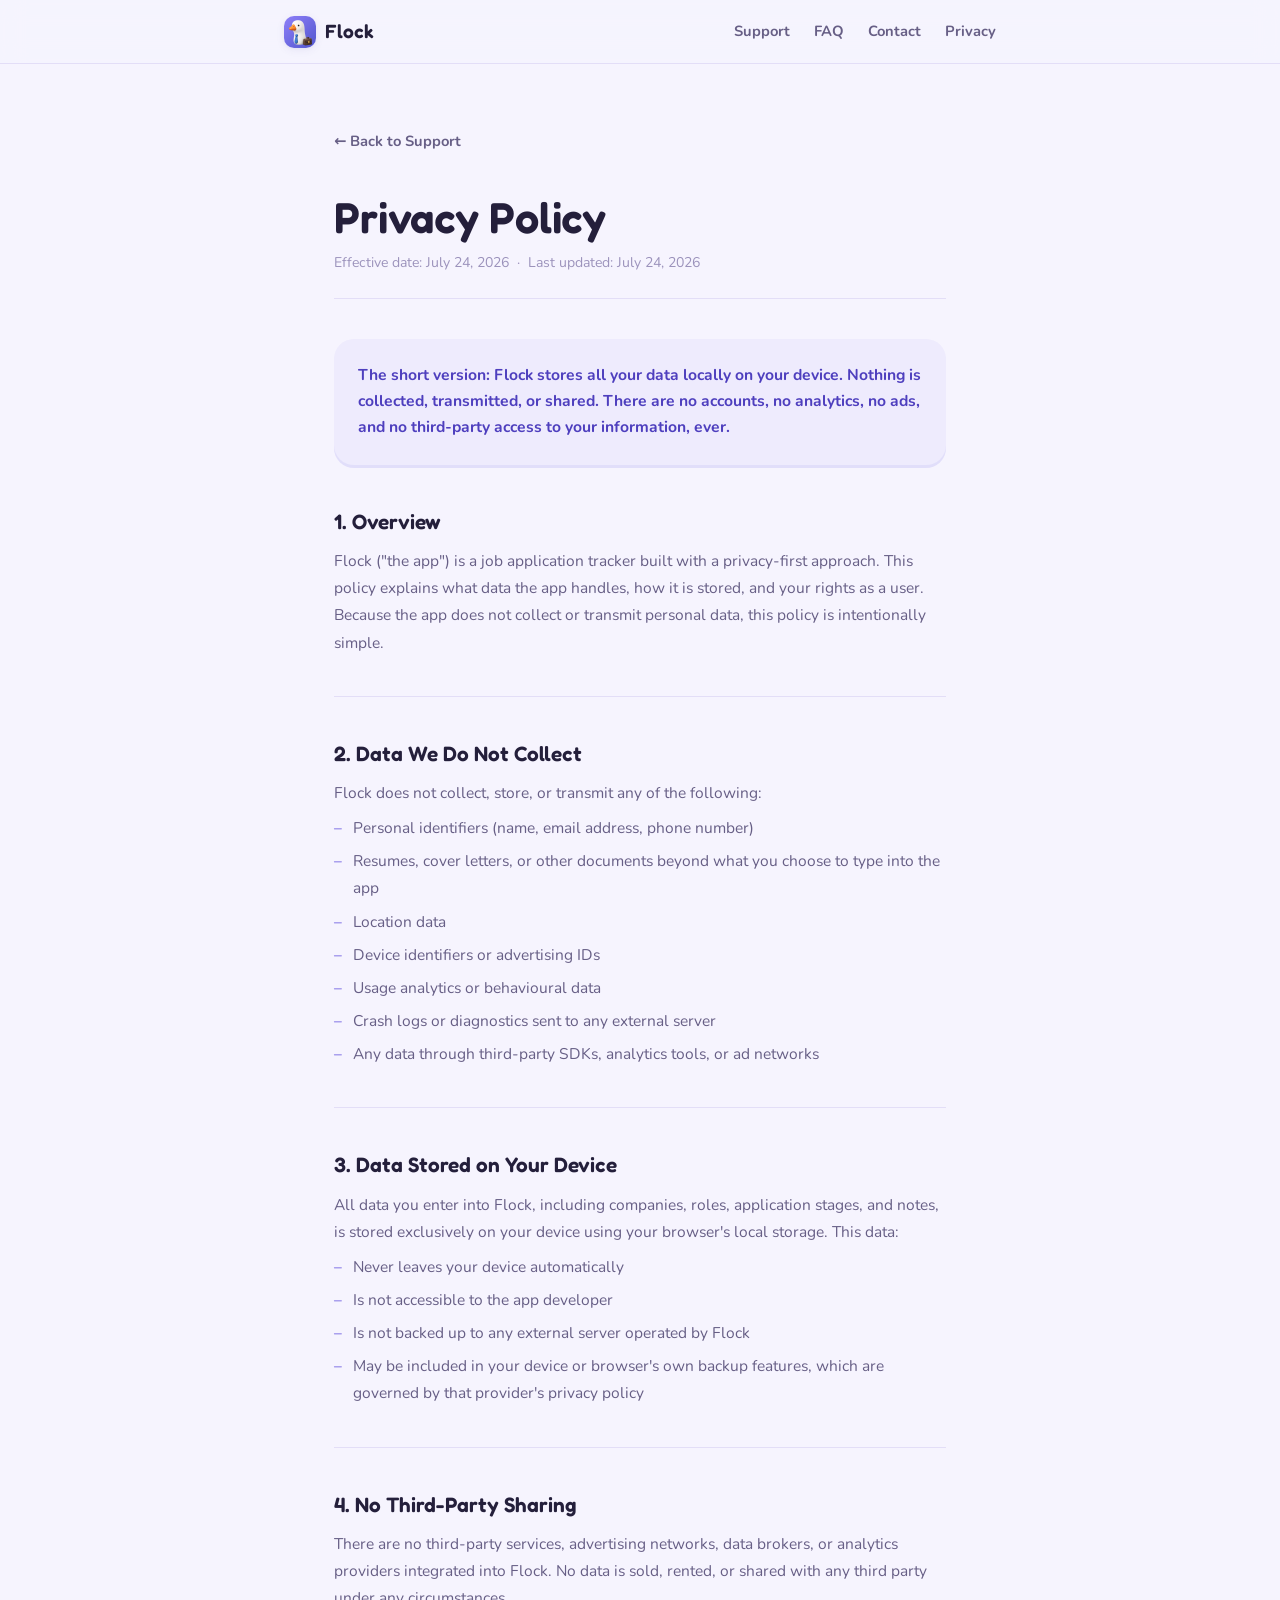
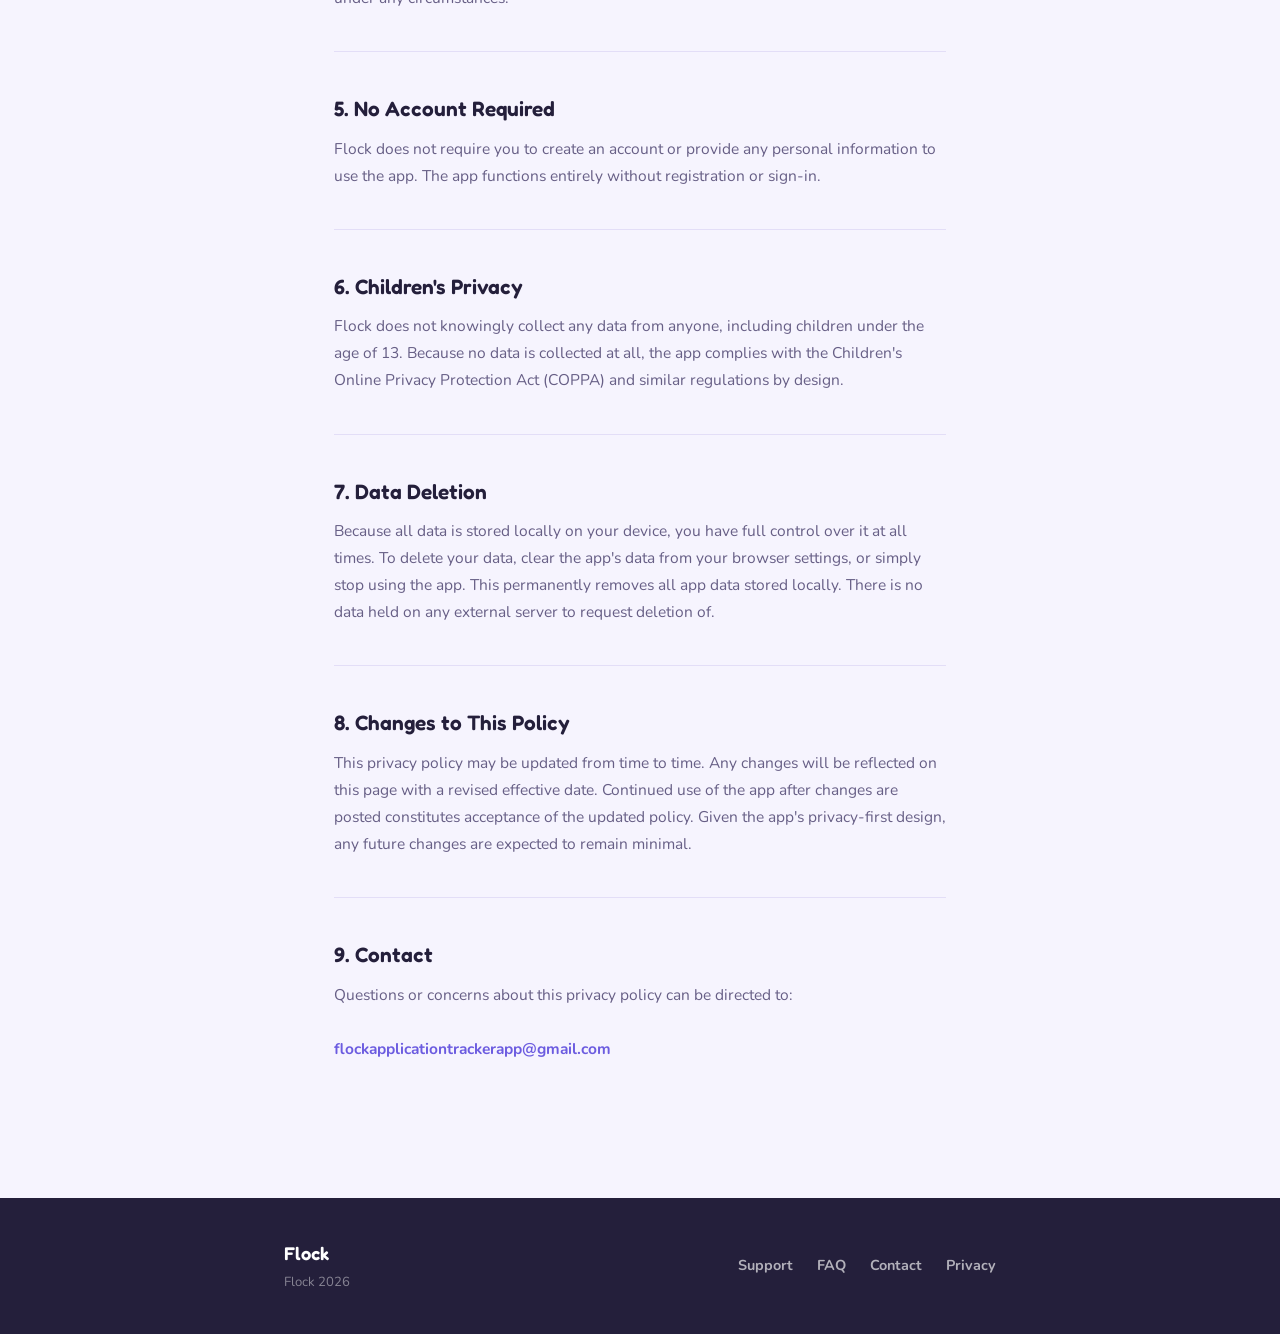
==== privacy.html @ 19fb3c2c "Add files via upload" ====
<!DOCTYPE html>
<html lang="en">
<head>
  <meta charset="UTF-8" />
  <meta name="viewport" content="width=device-width, initial-scale=1.0" />
  <title>Privacy Policy — Flock</title>
  <meta name="description" content="Privacy Policy for Flock — your job application data never leaves your device." />
  <link rel="icon" href="icon-512.png" type="image/png" />
  <link rel="stylesheet" href="styles.css" />
  <link rel="preconnect" href="https://fonts.googleapis.com" />
  <link rel="preconnect" href="https://fonts.gstatic.com" crossorigin />
  <link href="https://fonts.googleapis.com/css2?family=Fredoka:wght@400;500;600;700&family=Nunito:wght@400;600;700;800&display=swap" rel="stylesheet" />
  <style>
    /* Privacy page-specific styles */
    .privacy-page {
      padding: var(--space-xl) 0 var(--space-2xl);
    }

    .privacy-page .container {
      max-width: 660px;
    }

    .privacy-back {
      display: inline-flex;
      align-items: center;
      gap: 6px;
      font-family: var(--font-body);
      font-size: 0.92rem;
      font-weight: 700;
      color: var(--color-text-muted);
      text-decoration: none;
      margin-bottom: var(--space-lg);
      transition: color var(--transition);
    }

    .privacy-back:hover,
    .privacy-back:focus-visible {
      color: var(--color-accent);
      text-decoration: none;
    }

    .privacy-header {
      margin-bottom: var(--space-lg);
      padding-bottom: var(--space-md);
      border-bottom: 1px solid var(--color-border);
    }

    .privacy-header h1 {
      font-family: var(--font-heading);
      font-size: clamp(1.9rem, 4vw, 2.7rem);
      font-weight: 600;
      line-height: 1.15;
      margin-bottom: var(--space-xs);
    }

    .privacy-meta {
      font-family: var(--font-body);
      font-size: 0.88rem;
      color: var(--color-text-light);
    }

    .privacy-summary {
      background: var(--color-accent-soft);
      border-radius: var(--radius-md);
      padding: var(--space-md);
      margin-bottom: var(--space-lg);
      box-shadow: 0 3px 0 rgba(108,92,224,0.15);
    }

    .privacy-summary p {
      font-family: var(--font-body);
      font-size: 0.98rem;
      color: var(--color-accent-dark);
      line-height: 1.65;
      font-weight: 700;
    }

    .policy-section {
      margin-bottom: var(--space-lg);
    }

    .policy-section h2 {
      font-family: var(--font-heading);
      font-size: 1.3rem;
      font-weight: 600;
      color: var(--color-text);
      margin-bottom: var(--space-xs);
    }

    .policy-section p,
    .policy-section li {
      font-family: var(--font-body);
      font-size: 0.97rem;
      color: var(--color-text-muted);
      line-height: 1.75;
    }

    .policy-section ul {
      list-style: none;
      padding: 0;
      margin-top: var(--space-xs);
      display: flex;
      flex-direction: column;
      gap: 6px;
    }

    .policy-section ul li {
      padding-left: 1.2rem;
      position: relative;
    }

    .policy-section ul li::before {
      content: '–';
      position: absolute;
      left: 0;
      color: var(--color-accent);
    }

    .policy-section a {
      font-weight: 700;
    }

    .policy-divider {
      border: none;
      border-top: 1px solid var(--color-border);
      margin: var(--space-lg) 0;
    }
  </style>
</head>
<body>

  <!-- NAVIGATION -->
  <header class="site-header" role="banner">
    <nav class="nav container" aria-label="Main navigation">
      <a href="index.html" class="nav-logo">
        <img src="icon-512.png" alt="" class="nav-logo-icon" />
        Flock
      </a>
      <ul class="nav-links" id="nav-links" role="list">
        <li><a href="index.html#support">Support</a></li>
        <li><a href="index.html#faq">FAQ</a></li>
        <li><a href="index.html#contact">Contact</a></li>
        <li><a href="index.html#privacy">Privacy</a></li>
      </ul>
    </nav>
  </header>

  <main>
    <div class="privacy-page">
      <div class="container">

        <a href="index.html" class="privacy-back" aria-label="Back to support page">
          ← Back to Support
        </a>

        <div class="privacy-header">
          <h1>Privacy Policy</h1>
          <!-- ✏️ Update this date whenever you revise the policy -->
          <p class="privacy-meta">Effective date: July 24, 2026 &nbsp;·&nbsp; Last updated: July 24, 2026</p>
        </div>

        <!-- Plain-language summary at the top -->
        <div class="privacy-summary" role="note" aria-label="Privacy summary">
          <p>
            The short version: Flock stores all your data locally on your device.
            Nothing is collected, transmitted, or shared. There are no accounts, no analytics, no ads, and no third-party access to your information, ever.
          </p>
        </div>

        <!-- 1 -->
        <div class="policy-section">
          <h2>1. Overview</h2>
          <p>
            Flock ("the app") is a job application tracker built with a privacy-first approach.
            This policy explains what data the app handles, how it is stored, and your rights as a user.
            Because the app does not collect or transmit personal data, this policy is intentionally simple.
          </p>
        </div>

        <hr class="policy-divider" />

        <!-- 2 -->
        <div class="policy-section">
          <h2>2. Data We Do Not Collect</h2>
          <p>Flock does not collect, store, or transmit any of the following:</p>
          <ul>
            <li>Personal identifiers (name, email address, phone number)</li>
            <li>Resumes, cover letters, or other documents beyond what you choose to type into the app</li>
            <li>Location data</li>
            <li>Device identifiers or advertising IDs</li>
            <li>Usage analytics or behavioural data</li>
            <li>Crash logs or diagnostics sent to any external server</li>
            <li>Any data through third-party SDKs, analytics tools, or ad networks</li>
          </ul>
        </div>

        <hr class="policy-divider" />

        <!-- 3 -->
        <div class="policy-section">
          <h2>3. Data Stored on Your Device</h2>
          <p>
            All data you enter into Flock, including companies, roles, application stages, and notes, is stored exclusively on your device using your browser's local storage. This data:
          </p>
          <ul>
            <li>Never leaves your device automatically</li>
            <li>Is not accessible to the app developer</li>
            <li>Is not backed up to any external server operated by Flock</li>
            <li>May be included in your device or browser's own backup features, which are governed by that provider's privacy policy</li>
          </ul>
        </div>

        <hr class="policy-divider" />

        <!-- 4 -->
        <div class="policy-section">
          <h2>4. No Third-Party Sharing</h2>
          <p>
            There are no third-party services, advertising networks, data brokers, or analytics providers integrated into Flock. No data is sold, rented, or shared with any third party under any circumstances.
          </p>
        </div>

        <hr class="policy-divider" />

        <!-- 5 -->
        <div class="policy-section">
          <h2>5. No Account Required</h2>
          <p>
            Flock does not require you to create an account or provide any personal information to use the app. The app functions entirely without registration or sign-in.
          </p>
        </div>

        <hr class="policy-divider" />

        <!-- 6 -->
        <div class="policy-section">
          <h2>6. Children's Privacy</h2>
          <p>
            Flock does not knowingly collect any data from anyone, including children under the age of 13. Because no data is collected at all, the app complies with the Children's Online Privacy Protection Act (COPPA) and similar regulations by design.
          </p>
        </div>

        <hr class="policy-divider" />

        <!-- 7 -->
        <div class="policy-section">
          <h2>7. Data Deletion</h2>
          <p>
            Because all data is stored locally on your device, you have full control over it at all times. To delete your data, clear the app's data from your browser settings, or simply stop using the app. This permanently removes all app data stored locally. There is no data held on any external server to request deletion of.
          </p>
        </div>

        <hr class="policy-divider" />

        <!-- 8 -->
        <div class="policy-section">
          <h2>8. Changes to This Policy</h2>
          <p>
            This privacy policy may be updated from time to time. Any changes will be reflected on this page with a revised effective date. Continued use of the app after changes are posted constitutes acceptance of the updated policy. Given the app's privacy-first design, any future changes are expected to remain minimal.
          </p>
        </div>

        <hr class="policy-divider" />

        <!-- 9 -->
        <div class="policy-section">
          <h2>9. Contact</h2>
          <p>
            Questions or concerns about this privacy policy can be directed to:
            <br /><br />
            <a href="mailto:flockapplicationtrackerapp@gmail.com">flockapplicationtrackerapp@gmail.com</a>
          </p>
        </div>

      </div>
    </div>
  </main>

  <!-- FOOTER -->
  <footer class="footer" role="contentinfo">
    <div class="container footer-inner">
      <div class="footer-brand">
        <span class="footer-logo">Flock</span>
        <span class="footer-copy">Flock 2026</span>
      </div>
      <nav class="footer-nav" aria-label="Footer navigation">
        <a href="index.html#support">Support</a>
        <a href="index.html#faq">FAQ</a>
        <a href="index.html#contact">Contact</a>
        <a href="privacy.html">Privacy</a>
      </nav>
    </div>
  </footer>

</body>
</html>
---- styles.css ----
/* ==============================================
   FLOCK — Support Site Stylesheet
   Claymorphism design system, built off the app icon palette
   ✏️ To retheme: edit the CSS variables in :root
   ============================================== */

/* -----------------------------------------------
   CSS VARIABLES (Design Tokens)
----------------------------------------------- */
:root {
  /* Colors — pulled from the Flock app icon */
  --color-bg:            #F6F4FE;      /* soft lavender-white page background */
  --color-bg-alt:        #ECE8FC;      /* deeper lavender tint for alternating sections */
  --color-surface:       #FFFFFF;      /* card / component backgrounds */
  --color-border:        #E3DEF7;      /* subtle borders */

  --color-accent:        #6C5CE0;      /* indigo-violet — primary brand accent */
  --color-accent-light:  #8B7DF6;      /* lighter violet, top of gradients */
  --color-accent-dark:   #4E3FBE;      /* deep edge / hover / clay shadow */
  --color-accent-soft:   #EEEBFD;      /* very light tint for backgrounds */

  --color-secondary:       #FF9D3C;    /* beak orange — secondary accent */
  --color-secondary-dark:  #E07F1E;    /* clay edge for orange elements */
  --color-secondary-soft:  #FFF1E0;    /* light tint */

  --color-tie:            #2F6BAB;     /* tie blue — used sparingly for links/detail */

  --color-text:          #241F3B;      /* deep indigo-black body text */
  --color-text-muted:    #675F86;      /* secondary / descriptive text */
  --color-text-light:    #9C93BC;      /* placeholders, captions */

  /* Typography */
  --font-heading: 'Fredoka', 'Nunito', system-ui, sans-serif;   /* main font */
  --font-body:    'Nunito', system-ui, sans-serif;               /* accessorizing font */

  /* Spacing scale */
  --space-xs:  0.5rem;
  --space-sm:  1rem;
  --space-md:  1.5rem;
  --space-lg:  2.5rem;
  --space-xl:  4rem;
  --space-2xl: 6rem;

  /* Radii */
  --radius-sm: 12px;
  --radius-md: 20px;
  --radius-lg: 28px;
  --radius-pill: 999px;

  /* Shadows */
  --shadow-sm: 0 2px 8px rgba(76, 63, 158, 0.08), 0 1px 3px rgba(76, 63, 158, 0.06);
  --shadow-md: 0 10px 24px rgba(76, 63, 158, 0.12), 0 2px 8px rgba(76, 63, 158, 0.08);

  /* Transitions */
  --transition: 0.18s ease;

  /* Layout */
  --max-width: 760px;
  --header-height: 64px;
}

/* -----------------------------------------------
   RESET & BASE
----------------------------------------------- */
*, *::before, *::after {
  box-sizing: border-box;
  margin: 0;
  padding: 0;
}

html {
  scroll-behavior: smooth;
  scroll-padding-top: calc(var(--header-height) + 16px);
  font-size: 16px;
  -webkit-text-size-adjust: 100%;
}

body {
  font-family: var(--font-body);
  background-color: var(--color-bg);
  color: var(--color-text);
  line-height: 1.65;
  min-height: 100vh;
}

img {
  max-width: 100%;
  display: block;
}

a {
  color: var(--color-accent);
  text-decoration: none;
}

a:hover,
a:focus-visible {
  color: var(--color-accent-dark);
  text-decoration: underline;
}

/* Focus ring — accessible, not intrusive */
:focus-visible {
  outline: 2px solid var(--color-accent);
  outline-offset: 3px;
  border-radius: 4px;
}

/* -----------------------------------------------
   LAYOUT UTILITIES
----------------------------------------------- */
.container {
  width: 100%;
  max-width: var(--max-width);
  margin-left: auto;
  margin-right: auto;
  padding-left: var(--space-md);
  padding-right: var(--space-md);
}

/* -----------------------------------------------
   HEADER / NAV
----------------------------------------------- */
.site-header {
  position: sticky;
  top: 0;
  z-index: 100;
  background: rgba(246, 244, 254, 0.9);
  backdrop-filter: blur(12px);
  -webkit-backdrop-filter: blur(12px);
  border-bottom: 1px solid var(--color-border);
  height: var(--header-height);
  display: flex;
  align-items: center;
}

.nav {
  display: flex;
  align-items: center;
  justify-content: space-between;
  gap: var(--space-md);
  height: 100%;
}

.nav-logo {
  display: inline-flex;
  align-items: center;
  gap: 0.55rem;
  font-family: var(--font-heading);
  font-size: 1.2rem;
  font-weight: 600;
  color: var(--color-text);
  text-decoration: none;
  white-space: nowrap;
  flex-shrink: 0;
}

.nav-logo-icon {
  width: 32px;
  height: 32px;
  border-radius: 10px;
  box-shadow: var(--shadow-sm);
}

.nav-logo:hover,
.nav-logo:focus-visible {
  color: var(--color-accent);
  text-decoration: none;
}

.nav-links {
  list-style: none;
  display: flex;
  align-items: center;
  gap: var(--space-md);
}

.nav-links a {
  font-family: var(--font-body);
  font-size: 0.92rem;
  font-weight: 700;
  color: var(--color-text-muted);
  text-decoration: none;
  transition: color var(--transition);
}

.nav-links a:hover,
.nav-links a:focus-visible {
  color: var(--color-accent);
  text-decoration: none;
}

/* Hamburger — hidden on desktop */
.nav-toggle {
  display: none;
  flex-direction: column;
  justify-content: center;
  gap: 5px;
  background: none;
  border: none;
  cursor: pointer;
  padding: 4px;
  width: 32px;
  height: 32px;
}

.nav-toggle span {
  display: block;
  width: 22px;
  height: 2.5px;
  background: var(--color-text);
  border-radius: 2px;
  transition: transform var(--transition), opacity var(--transition);
}

/* Hamburger open state */
.nav-toggle[aria-expanded="true"] span:nth-child(1) {
  transform: translateY(7px) rotate(45deg);
}
.nav-toggle[aria-expanded="true"] span:nth-child(2) {
  opacity: 0;
}
.nav-toggle[aria-expanded="true"] span:nth-child(3) {
  transform: translateY(-7px) rotate(-45deg);
}

/* -----------------------------------------------
   BUTTONS — claymorphism (chunky, puffy, 3D edge)
----------------------------------------------- */
.btn {
  display: inline-flex;
  align-items: center;
  justify-content: center;
  gap: 0.4rem;
  font-family: var(--font-heading);
  font-size: 1rem;
  font-weight: 600;
  border-radius: var(--radius-md);
  padding: 0.85rem 1.75rem;
  cursor: pointer;
  border: none;
  transition: transform 0.12s ease, box-shadow 0.12s ease, background 0.12s ease;
  text-decoration: none;
  white-space: nowrap;
  -webkit-tap-highlight-color: transparent;
}

.btn-primary {
  background: linear-gradient(180deg, var(--color-accent-light) 0%, var(--color-accent) 100%);
  color: #fff;
  box-shadow:
    0 6px 0 var(--color-accent-dark),
    0 12px 20px rgba(108, 92, 224, 0.35),
    inset 0 1px 0 rgba(255, 255, 255, 0.35);
}

.btn-primary:hover,
.btn-primary:focus-visible {
  transform: translateY(-2px);
  color: #fff;
  text-decoration: none;
  box-shadow:
    0 8px 0 var(--color-accent-dark),
    0 16px 24px rgba(108, 92, 224, 0.4),
    inset 0 1px 0 rgba(255, 255, 255, 0.4);
}

.btn-primary:active {
  transform: translateY(4px);
  box-shadow:
    0 2px 0 var(--color-accent-dark),
    0 4px 10px rgba(108, 92, 224, 0.3),
    inset 0 1px 0 rgba(255, 255, 255, 0.3);
}

.btn-secondary {
  background: var(--color-surface);
  color: var(--color-accent-dark);
  box-shadow:
    0 6px 0 var(--color-border),
    0 10px 18px rgba(76, 63, 158, 0.1),
    inset 0 1px 0 rgba(255, 255, 255, 0.6);
}

.btn-secondary:hover,
.btn-secondary:focus-visible {
  transform: translateY(-2px);
  color: var(--color-accent-dark);
  text-decoration: none;
  background: var(--color-accent-soft);
  box-shadow:
    0 8px 0 var(--color-border),
    0 14px 20px rgba(76, 63, 158, 0.12),
    inset 0 1px 0 rgba(255, 255, 255, 0.7);
}

.btn-secondary:active {
  transform: translateY(4px);
  box-shadow:
    0 2px 0 var(--color-border),
    0 4px 8px rgba(76, 63, 158, 0.1),
    inset 0 1px 0 rgba(255, 255, 255, 0.5);
}

/* -----------------------------------------------
   SECTIONS
----------------------------------------------- */
.section {
  padding: var(--space-xl) 0;
}

.section-alt {
  background-color: var(--color-bg-alt);
}

.section-header {
  text-align: center;
  margin-bottom: var(--space-lg);
}

.section-header h2 {
  font-family: var(--font-heading);
  font-size: 2.1rem;
  font-weight: 600;
  color: var(--color-text);
  margin-bottom: var(--space-xs);
  line-height: 1.2;
}

.section-subtext {
  font-family: var(--font-body);
  color: var(--color-text-muted);
  font-size: 1rem;
  max-width: 520px;
  margin: 0 auto;
}

/* -----------------------------------------------
   HERO
----------------------------------------------- */
.hero {
  position: relative;
  padding: var(--space-2xl) 0 var(--space-xl);
  text-align: center;
  overflow: hidden;
}

/* Soft gradient glow behind the mascot, echoing the icon's own backdrop */
.hero::before {
  content: '';
  position: absolute;
  top: -120px;
  left: 50%;
  transform: translateX(-50%);
  width: 520px;
  height: 520px;
  background: radial-gradient(circle, rgba(139, 125, 246, 0.35) 0%, rgba(139, 125, 246, 0) 70%);
  pointer-events: none;
  z-index: 0;
}

.hero-inner {
  position: relative;
  z-index: 1;
  display: flex;
  flex-direction: column;
  align-items: center;
  gap: var(--space-sm);
}

.hero-icon-wrap {
  width: 132px;
  height: 132px;
  border-radius: 32px;
  background: linear-gradient(160deg, var(--color-accent-light), var(--color-accent));
  padding: 8px;
  box-shadow:
    0 10px 0 var(--color-accent-dark),
    0 20px 32px rgba(108, 92, 224, 0.32);
  margin-bottom: var(--space-xs);
}

.hero-icon {
  width: 100%;
  height: 100%;
  border-radius: 24px;
}

.hero-badge {
  display: inline-block;
  font-family: var(--font-body);
  font-size: 0.78rem;
  font-weight: 800;
  letter-spacing: 0.06em;
  text-transform: uppercase;
  color: var(--color-secondary-dark);
  background: var(--color-secondary-soft);
  border: 1px solid rgba(224, 127, 30, 0.25);
  border-radius: var(--radius-pill);
  padding: 0.35rem 0.95rem;
}

.hero h1 {
  font-family: var(--font-heading);
  font-size: clamp(2.6rem, 7vw, 3.8rem);
  font-weight: 600;
  line-height: 1.05;
  color: var(--color-text);
  letter-spacing: -0.01em;
}

.hero-description {
  font-family: var(--font-body);
  font-size: 1.1rem;
  color: var(--color-text-muted);
  max-width: 480px;
  line-height: 1.7;
  margin-top: var(--space-xs);
}

.hero-cta {
  display: flex;
  gap: var(--space-sm);
  flex-wrap: wrap;
  justify-content: center;
  margin-top: var(--space-md);
}

/* -----------------------------------------------
   SUPPORT CARDS
----------------------------------------------- */
.cards-grid {
  display: grid;
  grid-template-columns: repeat(auto-fit, minmax(260px, 1fr));
  gap: var(--space-md);
}

.support-card {
  display: flex;
  flex-direction: column;
  align-items: flex-start;
  gap: var(--space-xs);
  background: var(--color-surface);
  border: none;
  border-radius: var(--radius-lg);
  padding: var(--space-lg) var(--space-md);
  text-decoration: none;
  color: var(--color-text);
  box-shadow:
    0 6px 0 var(--color-border),
    var(--shadow-sm);
  transition: box-shadow var(--transition), transform var(--transition);
}

.support-card:hover,
.support-card:focus-visible {
  box-shadow:
    0 8px 0 var(--color-border),
    var(--shadow-md);
  transform: translateY(-3px);
  text-decoration: none;
  color: var(--color-text);
}

.card-icon {
  display: flex;
  align-items: center;
  justify-content: center;
  width: 52px;
  height: 52px;
  border-radius: var(--radius-sm);
  font-size: 1.5rem;
  line-height: 1;
  margin-bottom: var(--space-xs);
  background: linear-gradient(160deg, var(--color-accent-light), var(--color-accent));
  box-shadow: inset 0 1px 0 rgba(255,255,255,0.35), 0 4px 10px rgba(108,92,224,0.3);
}

.card-icon.icon-orange {
  background: linear-gradient(160deg, #FFB25E, var(--color-secondary));
  box-shadow: inset 0 1px 0 rgba(255,255,255,0.35), 0 4px 10px rgba(224,127,30,0.3);
}

.support-card h3 {
  font-family: var(--font-heading);
  font-size: 1.3rem;
  font-weight: 600;
}

.support-card p {
  font-family: var(--font-body);
  font-size: 0.95rem;
  color: var(--color-text-muted);
  flex: 1;
}

.card-link {
  font-family: var(--font-body);
  font-size: 0.92rem;
  font-weight: 800;
  color: var(--color-accent);
  margin-top: var(--space-xs);
}

/* -----------------------------------------------
   FAQ ACCORDION
----------------------------------------------- */
.faq-list {
  display: flex;
  flex-direction: column;
  gap: var(--space-sm);
}

.faq-item {
  background: var(--color-surface);
  border-radius: var(--radius-md);
  box-shadow:
    0 4px 0 var(--color-border),
    var(--shadow-sm);
  overflow: hidden;
}

.faq-question {
  width: 100%;
  display: flex;
  align-items: center;
  justify-content: space-between;
  gap: var(--space-sm);
  background: none;
  border: none;
  cursor: pointer;
  padding: var(--space-md);
  font-family: var(--font-body);
  font-size: 1rem;
  font-weight: 700;
  color: var(--color-text);
  text-align: left;
  transition: background var(--transition), color var(--transition);
}

.faq-question:hover,
.faq-question:focus-visible {
  background: var(--color-accent-soft);
  color: var(--color-accent-dark);
}

.faq-icon {
  width: 26px;
  height: 26px;
  flex-shrink: 0;
  position: relative;
  border-radius: 50%;
  background: linear-gradient(160deg, var(--color-accent-light), var(--color-accent));
  box-shadow: inset 0 1px 0 rgba(255,255,255,0.35);
}

/* Plus / minus icon via pseudo-elements */
.faq-icon::before,
.faq-icon::after {
  content: '';
  position: absolute;
  top: 50%;
  left: 50%;
  background: #fff;
  border-radius: 2px;
  transition: transform var(--transition), opacity var(--transition);
}

.faq-icon::before {
  width: 12px;
  height: 2px;
  transform: translate(-50%, -50%);
}

.faq-icon::after {
  width: 2px;
  height: 12px;
  transform: translate(-50%, -50%);
}

/* When expanded, hide the vertical bar (turning + into −) */
.faq-question[aria-expanded="true"] .faq-icon::after {
  opacity: 0;
  transform: translate(-50%, -50%) rotate(90deg);
}

.faq-question[aria-expanded="true"] {
  color: var(--color-accent-dark);
  background: var(--color-accent-soft);
}

.faq-answer {
  padding: 0 var(--space-md) var(--space-md);
  font-family: var(--font-body);
  font-size: 0.96rem;
  color: var(--color-text-muted);
  line-height: 1.75;
  animation: fadeIn 0.18s ease;
}

.faq-answer a {
  font-weight: 700;
}

@keyframes fadeIn {
  from { opacity: 0; transform: translateY(-4px); }
  to   { opacity: 1; transform: translateY(0); }
}

/* -----------------------------------------------
   CONTACT
----------------------------------------------- */
.contact-card {
  display: flex;
  align-items: center;
  gap: var(--space-md);
  background: var(--color-surface);
  border-radius: var(--radius-lg);
  padding: var(--space-lg) var(--space-md);
  box-shadow:
    0 6px 0 var(--color-border),
    var(--shadow-sm);
  max-width: 480px;
  margin: 0 auto;
}

.contact-icon {
  display: flex;
  align-items: center;
  justify-content: center;
  width: 56px;
  height: 56px;
  border-radius: var(--radius-sm);
  font-size: 1.7rem;
  flex-shrink: 0;
  background: linear-gradient(160deg, var(--color-accent-light), var(--color-accent));
  box-shadow: inset 0 1px 0 rgba(255,255,255,0.35), 0 4px 10px rgba(108,92,224,0.3);
}

.contact-body {
  display: flex;
  flex-direction: column;
  gap: 4px;
}

.contact-label {
  font-family: var(--font-body);
  font-size: 0.8rem;
  font-weight: 800;
  letter-spacing: 0.06em;
  text-transform: uppercase;
  color: var(--color-text-light);
}

.contact-email {
  font-family: var(--font-heading);
  font-size: 1.1rem;
  font-weight: 600;
  color: var(--color-accent);
}

.contact-email:hover,
.contact-email:focus-visible {
  color: var(--color-accent-dark);
}

/* -----------------------------------------------
   PRIVACY
----------------------------------------------- */
.privacy-card {
  display: flex;
  align-items: center;
  justify-content: center;
  gap: var(--space-md);
  flex-wrap: wrap;
}

.privacy-emoji {
  font-size: 1.8rem;
}

/* -----------------------------------------------
   FOOTER
----------------------------------------------- */
.footer {
  background: var(--color-text);
  color: rgba(255,255,255,0.72);
  padding: var(--space-lg) 0;
  margin-top: 0;
}

.footer-inner {
  display: flex;
  align-items: center;
  justify-content: space-between;
  gap: var(--space-md);
  flex-wrap: wrap;
}

.footer-brand {
  display: flex;
  flex-direction: column;
  gap: 4px;
}

.footer-logo {
  font-family: var(--font-heading);
  font-size: 1.15rem;
  font-weight: 600;
  color: #fff;
}

.footer-copy {
  font-family: var(--font-body);
  font-size: 0.82rem;
  color: rgba(255,255,255,0.45);
}

.footer-nav {
  display: flex;
  gap: var(--space-md);
  flex-wrap: wrap;
}

.footer-nav a {
  font-family: var(--font-body);
  font-size: 0.9rem;
  font-weight: 700;
  color: rgba(255,255,255,0.65);
  text-decoration: none;
  transition: color var(--transition);
}

.footer-nav a:hover,
.footer-nav a:focus-visible {
  color: #fff;
  text-decoration: none;
}

/* -----------------------------------------------
   RESPONSIVE — MOBILE
----------------------------------------------- */
@media (max-width: 640px) {

  :root {
    --space-xl: 3rem;
    --space-2xl: 3.25rem;
  }

  /* Mobile nav */
  .nav-toggle {
    display: flex;
  }

  .nav-links {
    display: none;
    position: absolute;
    top: var(--header-height);
    left: 0;
    right: 0;
    flex-direction: column;
    align-items: stretch;
    gap: 0;
    background: var(--color-surface);
    border-bottom: 1px solid var(--color-border);
    box-shadow: 0 8px 24px rgba(76, 63, 158, 0.12);
    padding: var(--space-xs) 0;
  }

  .nav-links.is-open {
    display: flex;
  }

  .nav-links li {
    width: 100%;
  }

  .nav-links a {
    display: block;
    padding: 0.85rem var(--space-md);
    font-size: 1rem;
    border-bottom: 1px solid var(--color-border);
  }

  .nav-links li:last-child a {
    border-bottom: none;
  }

  .hero h1 {
    font-size: 2.4rem;
  }

  .section-header h2 {
    font-size: 1.7rem;
  }

  .cards-grid {
    grid-template-columns: 1fr;
  }

  .contact-card {
    flex-direction: column;
    text-align: center;
    align-items: center;
  }

  .footer-inner {
    flex-direction: column;
    align-items: flex-start;
    gap: var(--space-md);
  }

  .footer-nav {
    gap: var(--space-sm);
  }
}
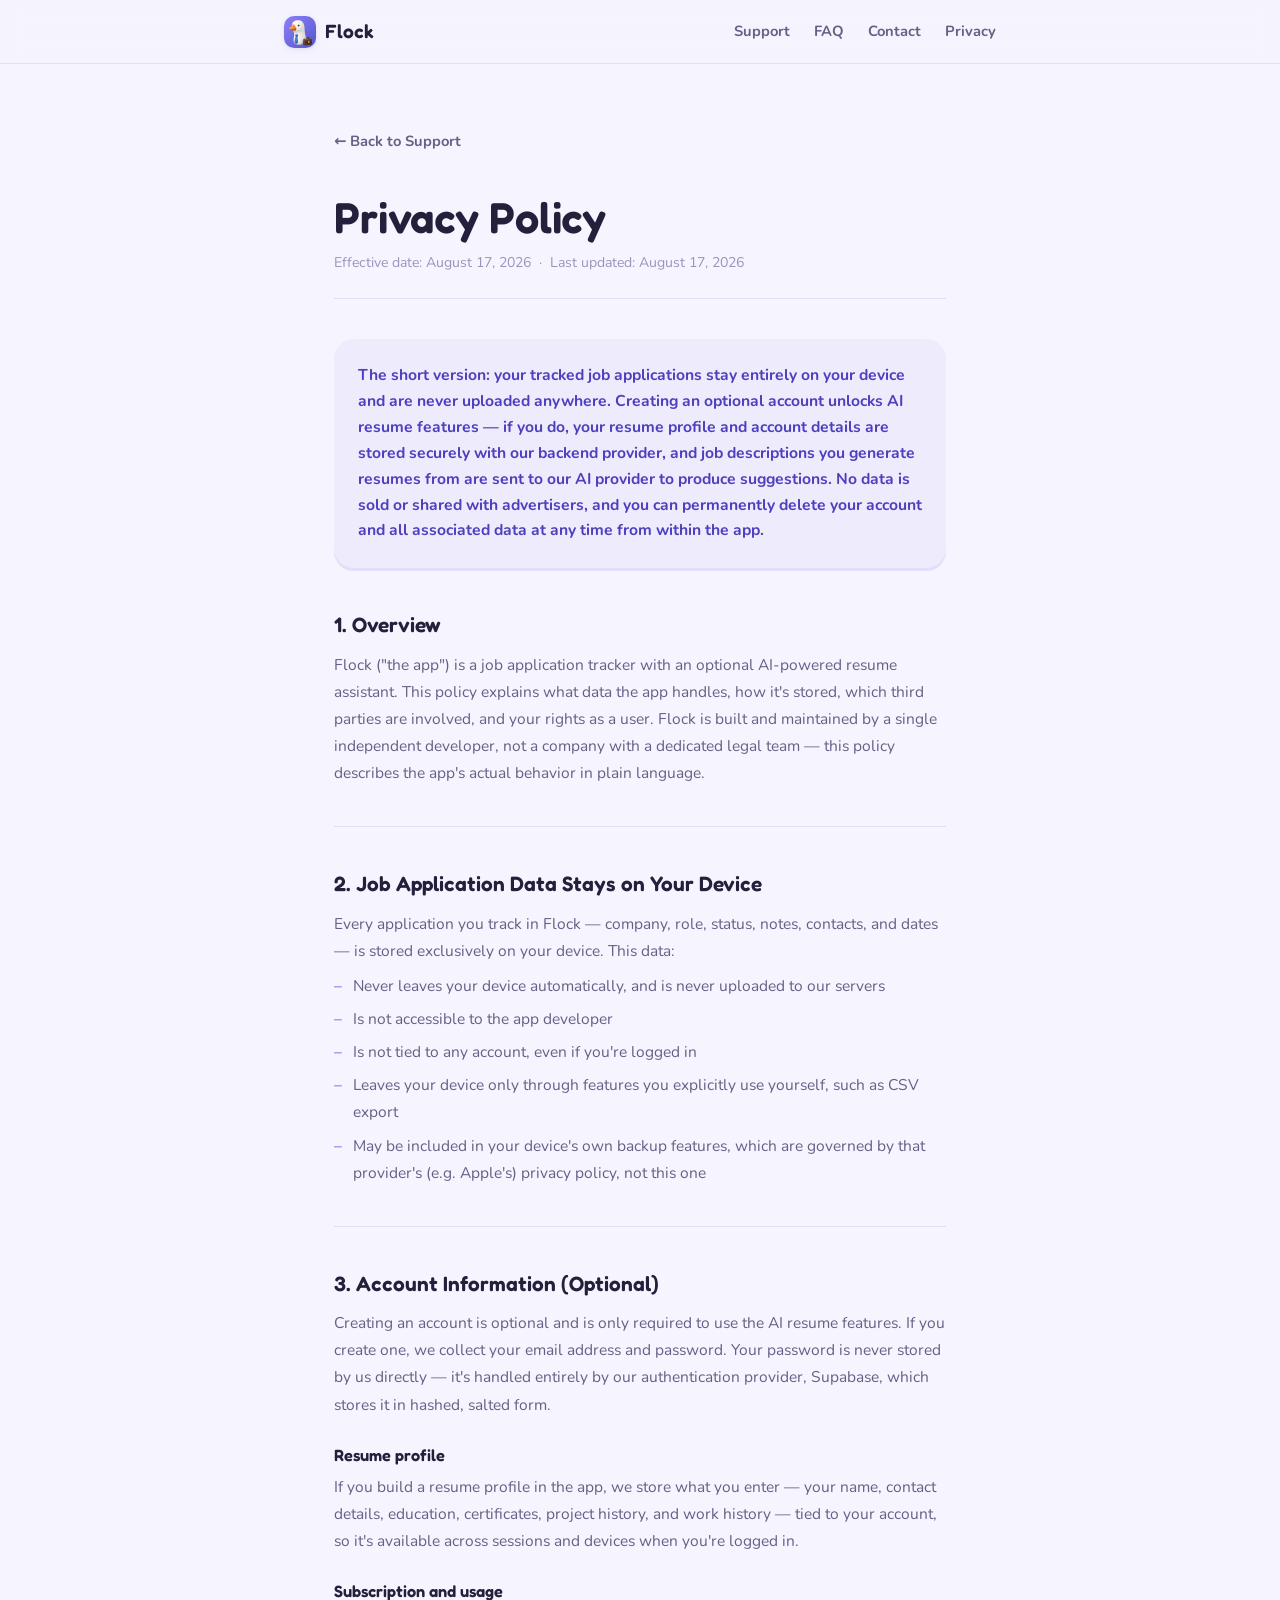
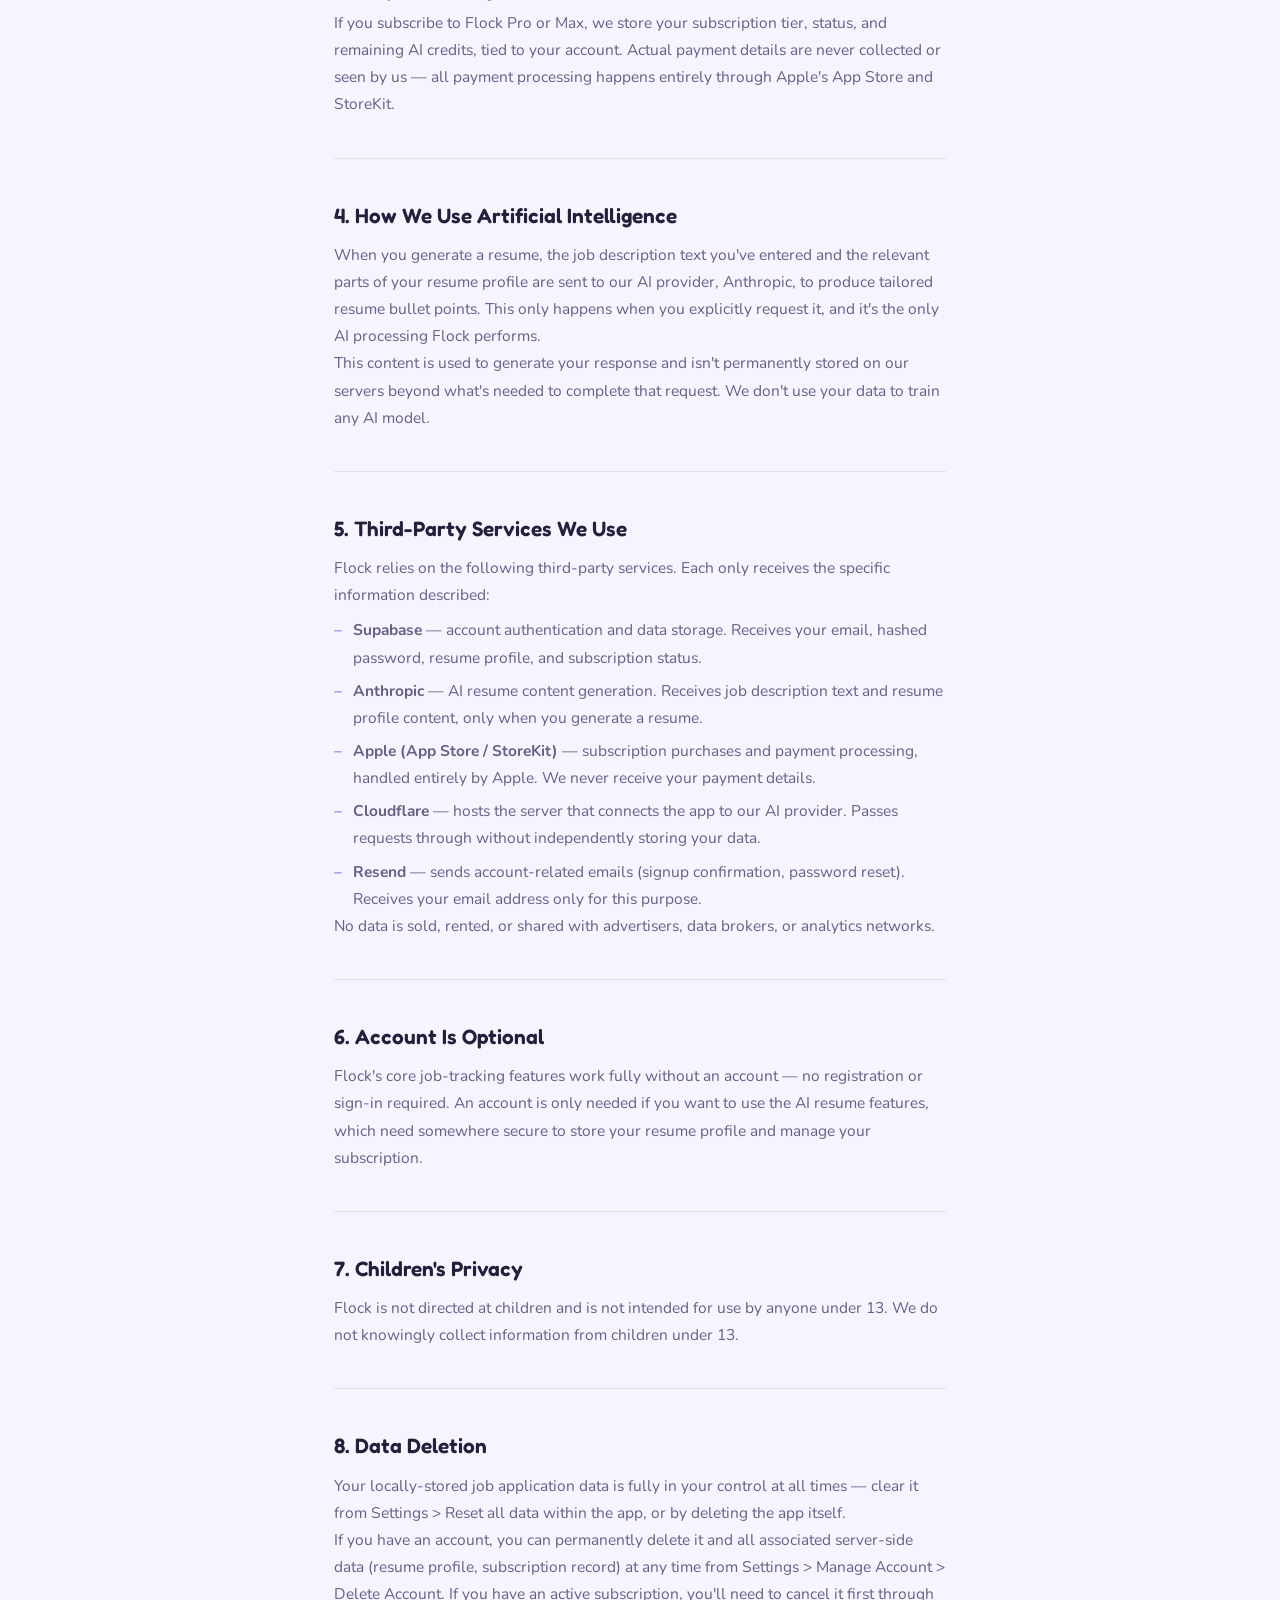
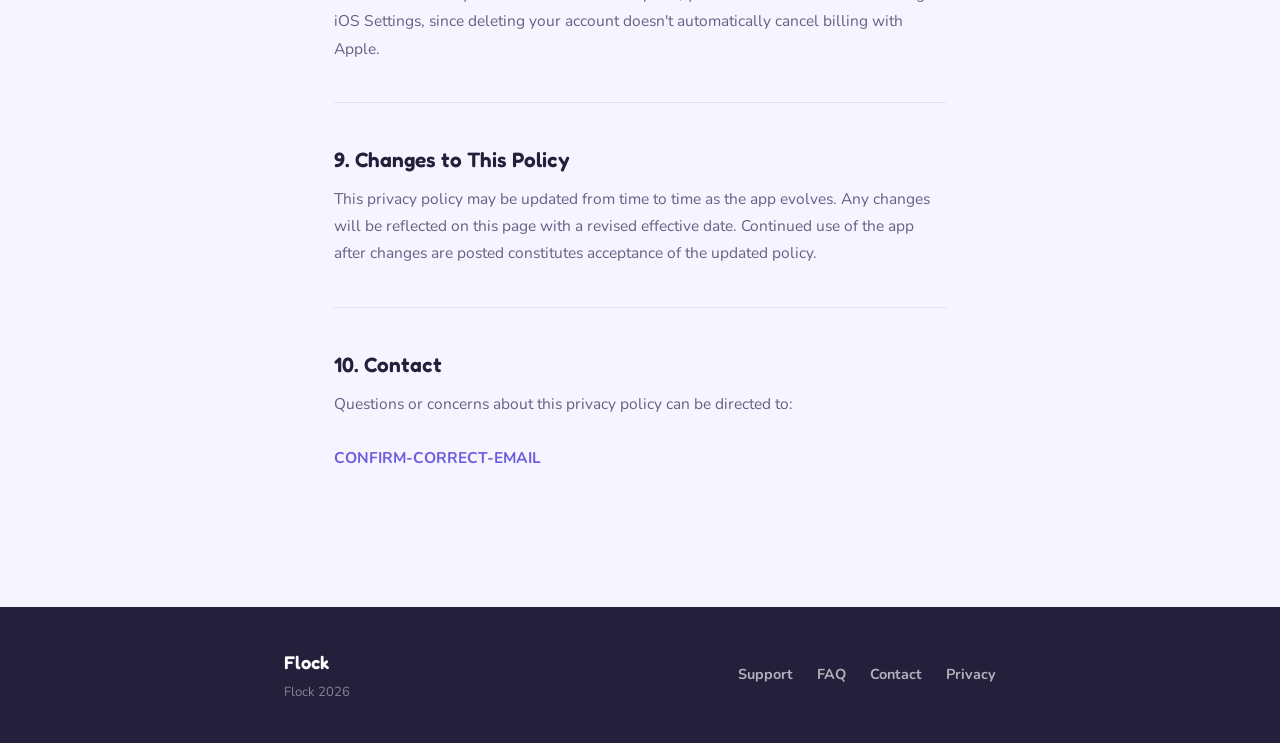
==== commit 4bd18b9c: "Revise privacy policy and update effective date Updated the privacy policy to reflect changes in dat" ====
--- a/privacy.html
+++ b/privacy.html
@@ -4,7 +4,7 @@
   <meta charset="UTF-8" />
   <meta name="viewport" content="width=device-width, initial-scale=1.0" />
   <title>Privacy Policy — Flock</title>
-  <meta name="description" content="Privacy Policy for Flock — your job application data never leaves your device." />
+  <meta name="description" content="Privacy Policy for Flock — what data is collected, how AI resume features work, and which third-party services are involved." />
   <link rel="icon" href="icon-512.png" type="image/png" />
   <link rel="stylesheet" href="styles.css" />
   <link rel="preconnect" href="https://fonts.googleapis.com" />
@@ -124,6 +124,18 @@
       border: none;
       border-top: 1px solid var(--color-border);
       margin: var(--space-lg) 0;
+    }
+
+    .policy-subsection {
+      margin-top: var(--space-md);
+    }
+
+    .policy-subsection h3 {
+      font-family: var(--font-heading);
+      font-size: 1.02rem;
+      font-weight: 600;
+      color: var(--color-text);
+      margin-bottom: 4px;
     }
   </style>
 </head>
@@ -156,14 +168,14 @@
         <div class="privacy-header">
           <h1>Privacy Policy</h1>
           <!-- ✏️ Update this date whenever you revise the policy -->
-          <p class="privacy-meta">Effective date: July 24, 2026 &nbsp;·&nbsp; Last updated: July 24, 2026</p>
+          <p class="privacy-meta">Effective date: August 17, 2026 &nbsp;·&nbsp; Last updated: August 17, 2026</p>
         </div>
 
         <!-- Plain-language summary at the top -->
         <div class="privacy-summary" role="note" aria-label="Privacy summary">
           <p>
-            The short version: Flock stores all your data locally on your device.
-            Nothing is collected, transmitted, or shared. There are no accounts, no analytics, no ads, and no third-party access to your information, ever.
+            The short version: your tracked job applications stay entirely on your device and are never uploaded anywhere.
+            Creating an optional account unlocks AI resume features — if you do, your resume profile and account details are stored securely with our backend provider, and job descriptions you generate resumes from are sent to our AI provider to produce suggestions. No data is sold or shared with advertisers, and you can permanently delete your account and all associated data at any time from within the app.
           </p>
         </div>
 
@@ -171,9 +183,7 @@
         <div class="policy-section">
           <h2>1. Overview</h2>
           <p>
-            Flock ("the app") is a job application tracker built with a privacy-first approach.
-            This policy explains what data the app handles, how it is stored, and your rights as a user.
-            Because the app does not collect or transmit personal data, this policy is intentionally simple.
+            Flock ("the app") is a job application tracker with an optional AI-powered resume assistant. This policy explains what data the app handles, how it's stored, which third parties are involved, and your rights as a user. Flock is built and maintained by a single independent developer, not a company with a dedicated legal team — this policy describes the app's actual behavior in plain language.
           </p>
         </div>
 
@@ -181,16 +191,16 @@
 
         <!-- 2 -->
         <div class="policy-section">
-          <h2>2. Data We Do Not Collect</h2>
-          <p>Flock does not collect, store, or transmit any of the following:</p>
+          <h2>2. Job Application Data Stays on Your Device</h2>
+          <p>
+            Every application you track in Flock — company, role, status, notes, contacts, and dates — is stored exclusively on your device. This data:
+          </p>
           <ul>
-            <li>Personal identifiers (name, email address, phone number)</li>
-            <li>Resumes, cover letters, or other documents beyond what you choose to type into the app</li>
-            <li>Location data</li>
-            <li>Device identifiers or advertising IDs</li>
-            <li>Usage analytics or behavioural data</li>
-            <li>Crash logs or diagnostics sent to any external server</li>
-            <li>Any data through third-party SDKs, analytics tools, or ad networks</li>
+            <li>Never leaves your device automatically, and is never uploaded to our servers</li>
+            <li>Is not accessible to the app developer</li>
+            <li>Is not tied to any account, even if you're logged in</li>
+            <li>Leaves your device only through features you explicitly use yourself, such as CSV export</li>
+            <li>May be included in your device's own backup features, which are governed by that provider's (e.g. Apple's) privacy policy, not this one</li>
           </ul>
         </div>
 
@@ -198,45 +208,56 @@
 
         <!-- 3 -->
         <div class="policy-section">
-          <h2>3. Data Stored on Your Device</h2>
-          <p>
-            All data you enter into Flock, including companies, roles, application stages, and notes, is stored exclusively on your device using your browser's local storage. This data:
-          </p>
+          <h2>3. Account Information (Optional)</h2>
+          <p>
+            Creating an account is optional and is only required to use the AI resume features. If you create one, we collect your email address and password. Your password is never stored by us directly — it's handled entirely by our authentication provider, Supabase, which stores it in hashed, salted form.
+          </p>
+          <div class="policy-subsection">
+            <h3>Resume profile</h3>
+            <p>If you build a resume profile in the app, we store what you enter — your name, contact details, education, certificates, project history, and work history — tied to your account, so it's available across sessions and devices when you're logged in.</p>
+          </div>
+          <div class="policy-subsection">
+            <h3>Subscription and usage</h3>
+            <p>If you subscribe to Flock Pro or Max, we store your subscription tier, status, and remaining AI credits, tied to your account. Actual payment details are never collected or seen by us — all payment processing happens entirely through Apple's App Store and StoreKit.</p>
+          </div>
+        </div>
+
+        <hr class="policy-divider" />
+
+        <!-- 4 -->
+        <div class="policy-section">
+          <h2>4. How We Use Artificial Intelligence</h2>
+          <p>
+            When you generate a resume, the job description text you've entered and the relevant parts of your resume profile are sent to our AI provider, Anthropic, to produce tailored resume bullet points. This only happens when you explicitly request it, and it's the only AI processing Flock performs.
+          </p>
+          <p>
+            This content is used to generate your response and isn't permanently stored on our servers beyond what's needed to complete that request. We don't use your data to train any AI model.
+          </p>
+        </div>
+
+        <hr class="policy-divider" />
+
+        <!-- 5 -->
+        <div class="policy-section">
+          <h2>5. Third-Party Services We Use</h2>
+          <p>Flock relies on the following third-party services. Each only receives the specific information described:</p>
           <ul>
-            <li>Never leaves your device automatically</li>
-            <li>Is not accessible to the app developer</li>
-            <li>Is not backed up to any external server operated by Flock</li>
-            <li>May be included in your device or browser's own backup features, which are governed by that provider's privacy policy</li>
+            <li><strong>Supabase</strong> — account authentication and data storage. Receives your email, hashed password, resume profile, and subscription status.</li>
+            <li><strong>Anthropic</strong> — AI resume content generation. Receives job description text and resume profile content, only when you generate a resume.</li>
+            <li><strong>Apple (App Store / StoreKit)</strong> — subscription purchases and payment processing, handled entirely by Apple. We never receive your payment details.</li>
+            <li><strong>Cloudflare</strong> — hosts the server that connects the app to our AI provider. Passes requests through without independently storing your data.</li>
+            <li><strong>Resend</strong> — sends account-related emails (signup confirmation, password reset). Receives your email address only for this purpose.</li>
           </ul>
-        </div>
-
-        <hr class="policy-divider" />
-
-        <!-- 4 -->
-        <div class="policy-section">
-          <h2>4. No Third-Party Sharing</h2>
-          <p>
-            There are no third-party services, advertising networks, data brokers, or analytics providers integrated into Flock. No data is sold, rented, or shared with any third party under any circumstances.
-          </p>
-        </div>
-
-        <hr class="policy-divider" />
-
-        <!-- 5 -->
-        <div class="policy-section">
-          <h2>5. No Account Required</h2>
-          <p>
-            Flock does not require you to create an account or provide any personal information to use the app. The app functions entirely without registration or sign-in.
-          </p>
+          <p>No data is sold, rented, or shared with advertisers, data brokers, or analytics networks.</p>
         </div>
 
         <hr class="policy-divider" />
 
         <!-- 6 -->
         <div class="policy-section">
-          <h2>6. Children's Privacy</h2>
-          <p>
-            Flock does not knowingly collect any data from anyone, including children under the age of 13. Because no data is collected at all, the app complies with the Children's Online Privacy Protection Act (COPPA) and similar regulations by design.
+          <h2>6. Account Is Optional</h2>
+          <p>
+            Flock's core job-tracking features work fully without an account — no registration or sign-in required. An account is only needed if you want to use the AI resume features, which need somewhere secure to store your resume profile and manage your subscription.
           </p>
         </div>
 
@@ -244,9 +265,9 @@
 
         <!-- 7 -->
         <div class="policy-section">
-          <h2>7. Data Deletion</h2>
-          <p>
-            Because all data is stored locally on your device, you have full control over it at all times. To delete your data, clear the app's data from your browser settings, or simply stop using the app. This permanently removes all app data stored locally. There is no data held on any external server to request deletion of.
+          <h2>7. Children's Privacy</h2>
+          <p>
+            Flock is not directed at children and is not intended for use by anyone under 13. We do not knowingly collect information from children under 13.
           </p>
         </div>
 
@@ -254,9 +275,12 @@
 
         <!-- 8 -->
         <div class="policy-section">
-          <h2>8. Changes to This Policy</h2>
-          <p>
-            This privacy policy may be updated from time to time. Any changes will be reflected on this page with a revised effective date. Continued use of the app after changes are posted constitutes acceptance of the updated policy. Given the app's privacy-first design, any future changes are expected to remain minimal.
+          <h2>8. Data Deletion</h2>
+          <p>
+            Your locally-stored job application data is fully in your control at all times — clear it from Settings &gt; Reset all data within the app, or by deleting the app itself.
+          </p>
+          <p>
+            If you have an account, you can permanently delete it and all associated server-side data (resume profile, subscription record) at any time from Settings &gt; Manage Account &gt; Delete Account. If you have an active subscription, you'll need to cancel it first through iOS Settings, since deleting your account doesn't automatically cancel billing with Apple.
           </p>
         </div>
 
@@ -264,11 +288,23 @@
 
         <!-- 9 -->
         <div class="policy-section">
-          <h2>9. Contact</h2>
+          <h2>9. Changes to This Policy</h2>
+          <p>
+            This privacy policy may be updated from time to time as the app evolves. Any changes will be reflected on this page with a revised effective date. Continued use of the app after changes are posted constitutes acceptance of the updated policy.
+          </p>
+        </div>
+
+        <hr class="policy-divider" />
+
+        <!-- 10 -->
+        <div class="policy-section">
+          <h2>10. Contact</h2>
           <p>
             Questions or concerns about this privacy policy can be directed to:
             <br /><br />
-            <a href="mailto:flockapplicationtrackerapp@gmail.com">flockapplicationtrackerapp@gmail.com</a>
+            <!-- ✏️ Your two source files disagree on this address (support@flockapplicationtracker.app
+                 vs flockapplicationtrackerapp@gmail.com) — confirm which is correct and fix this link. -->
+            <a href="mailto:CONFIRM-CORRECT-EMAIL">CONFIRM-CORRECT-EMAIL</a>
           </p>
         </div>
 
--- a/styles.css
+++ b/styles.css
@@ -19,9 +19,9 @@
   --color-accent-dark:   #4E3FBE;      /* deep edge / hover / clay shadow */
   --color-accent-soft:   #EEEBFD;      /* very light tint for backgrounds */
 
-  --color-secondary:       #FF9D3C;    /* beak orange — secondary accent */
-  --color-secondary-dark:  #E07F1E;    /* clay edge for orange elements */
-  --color-secondary-soft:  #FFF1E0;    /* light tint */
+  --color-secondary:       #4FB6C4;    /* beak orange — secondary accent */
+  --color-secondary-dark:  #2F8F9C;    /* clay edge for orange elements */
+  --color-secondary-soft:  #FFFCF7;    /* light tint */
 
   --color-tie:            #2F6BAB;     /* tie blue — used sparingly for links/detail */
 
@@ -345,20 +345,6 @@
   overflow: hidden;
 }
 
-/* Soft gradient glow behind the mascot, echoing the icon's own backdrop */
-.hero::before {
-  content: '';
-  position: absolute;
-  top: -120px;
-  left: 50%;
-  transform: translateX(-50%);
-  width: 520px;
-  height: 520px;
-  background: radial-gradient(circle, rgba(139, 125, 246, 0.35) 0%, rgba(139, 125, 246, 0) 70%);
-  pointer-events: none;
-  z-index: 0;
-}
-
 .hero-inner {
   position: relative;
   z-index: 1;
@@ -393,9 +379,8 @@
   font-weight: 800;
   letter-spacing: 0.06em;
   text-transform: uppercase;
-  color: var(--color-secondary-dark);
   background: var(--color-secondary-soft);
-  border: 1px solid rgba(224, 127, 30, 0.25);
+  border: 1px solid rgba(58,53,82,0.16);
   border-radius: var(--radius-pill);
   padding: 0.35rem 0.95rem;
 }
@@ -466,8 +451,8 @@
   display: flex;
   align-items: center;
   justify-content: center;
-  width: 52px;
-  height: 52px;
+  width: 72px;
+  height: 72px;
   border-radius: var(--radius-sm);
   font-size: 1.5rem;
   line-height: 1;
@@ -475,10 +460,17 @@
   background: linear-gradient(160deg, var(--color-accent-light), var(--color-accent));
   box-shadow: inset 0 1px 0 rgba(255,255,255,0.35), 0 4px 10px rgba(108,92,224,0.3);
 }
+.card-icon img {
+  width: 85%;
+  height: 85%;
+  object-fit: contain;
+  margin: 0 auto;
+  display: block;
+}
 
 .card-icon.icon-orange {
-  background: linear-gradient(160deg, #FFB25E, var(--color-secondary));
-  box-shadow: inset 0 1px 0 rgba(255,255,255,0.35), 0 4px 10px rgba(224,127,30,0.3);
+  background: linear-gradient(160deg, #4FB6C4, var(--color-secondary));
+  box-shadow: inset 0 1px 0 rgba(255,255,255,0.85), 0 4px 10px rgba(58,53,82,0.16);
 }
 
 .support-card h3 {
@@ -590,7 +582,7 @@
 }
 
 .faq-answer {
-  padding: 0 var(--space-md) var(--space-md);
+  padding: var(--space-md);
   font-family: var(--font-body);
   font-size: 0.96rem;
   color: var(--color-text-muted);
@@ -676,7 +668,8 @@
 }
 
 .privacy-emoji {
-  font-size: 1.8rem;
+  width: 4rem;
+  height: 4rem;
 }
 
 /* -----------------------------------------------
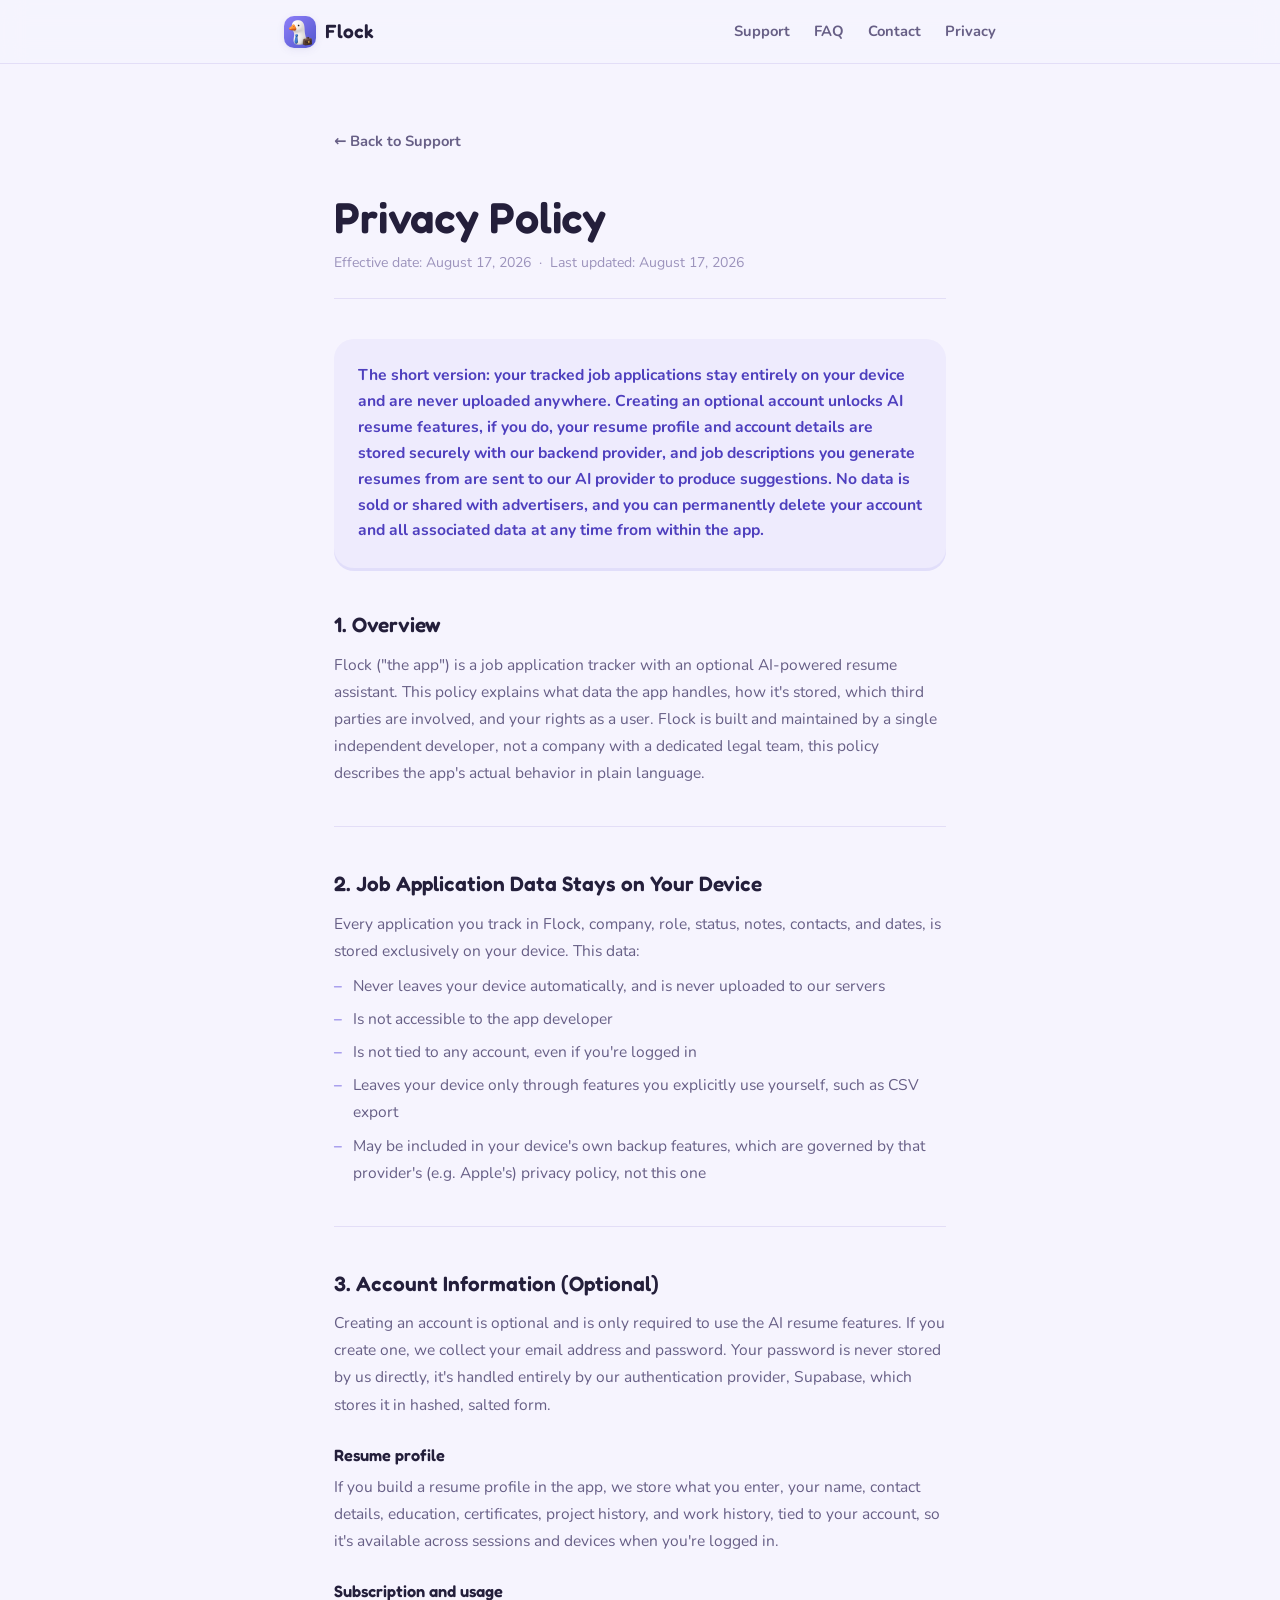
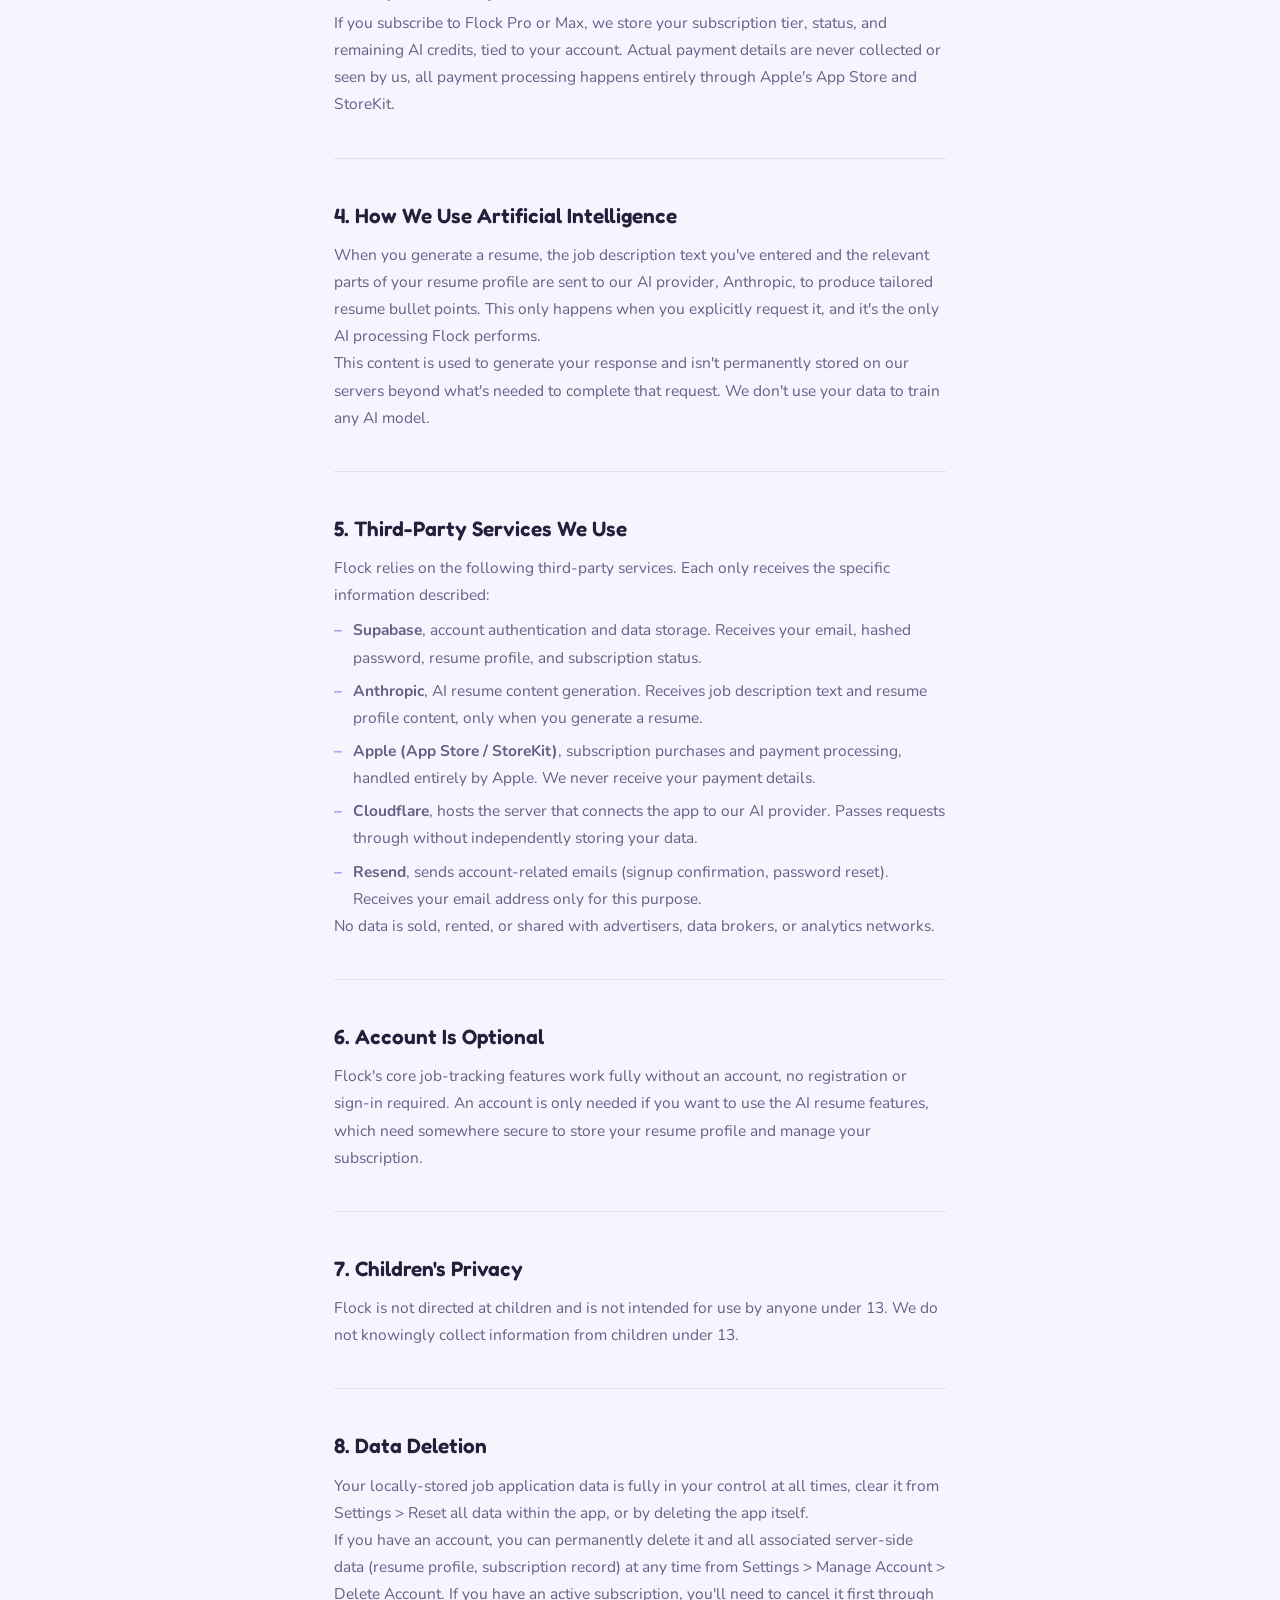
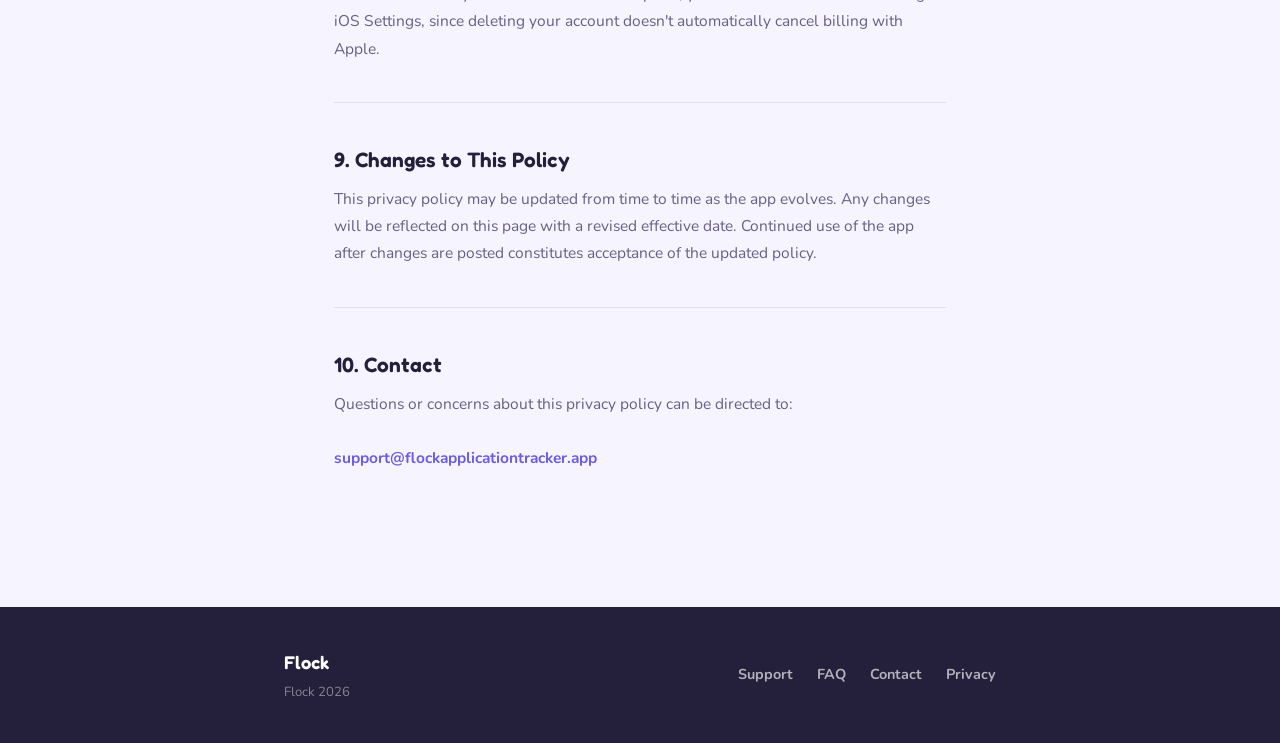
==== commit db38d3b4: "Update privacy policy title and content" ====
--- a/privacy.html
+++ b/privacy.html
@@ -3,8 +3,8 @@
 <head>
   <meta charset="UTF-8" />
   <meta name="viewport" content="width=device-width, initial-scale=1.0" />
-  <title>Privacy Policy — Flock</title>
-  <meta name="description" content="Privacy Policy for Flock — what data is collected, how AI resume features work, and which third-party services are involved." />
+  <title>Privacy Policy, Flock</title>
+  <meta name="description" content="Privacy Policy for Flock, what data is collected, how AI resume features work, and which third-party services are involved." />
   <link rel="icon" href="icon-512.png" type="image/png" />
   <link rel="stylesheet" href="styles.css" />
   <link rel="preconnect" href="https://fonts.googleapis.com" />
@@ -167,7 +167,7 @@
 
         <div class="privacy-header">
           <h1>Privacy Policy</h1>
-          <!-- ✏️ Update this date whenever you revise the policy -->
+          <!-- Update this date whenever you revise the policy -->
           <p class="privacy-meta">Effective date: August 17, 2026 &nbsp;·&nbsp; Last updated: August 17, 2026</p>
         </div>
 
@@ -175,7 +175,7 @@
         <div class="privacy-summary" role="note" aria-label="Privacy summary">
           <p>
             The short version: your tracked job applications stay entirely on your device and are never uploaded anywhere.
-            Creating an optional account unlocks AI resume features — if you do, your resume profile and account details are stored securely with our backend provider, and job descriptions you generate resumes from are sent to our AI provider to produce suggestions. No data is sold or shared with advertisers, and you can permanently delete your account and all associated data at any time from within the app.
+            Creating an optional account unlocks AI resume features, if you do, your resume profile and account details are stored securely with our backend provider, and job descriptions you generate resumes from are sent to our AI provider to produce suggestions. No data is sold or shared with advertisers, and you can permanently delete your account and all associated data at any time from within the app.
           </p>
         </div>
 
@@ -183,7 +183,7 @@
         <div class="policy-section">
           <h2>1. Overview</h2>
           <p>
-            Flock ("the app") is a job application tracker with an optional AI-powered resume assistant. This policy explains what data the app handles, how it's stored, which third parties are involved, and your rights as a user. Flock is built and maintained by a single independent developer, not a company with a dedicated legal team — this policy describes the app's actual behavior in plain language.
+            Flock ("the app") is a job application tracker with an optional AI-powered resume assistant. This policy explains what data the app handles, how it's stored, which third parties are involved, and your rights as a user. Flock is built and maintained by a single independent developer, not a company with a dedicated legal team, this policy describes the app's actual behavior in plain language.
           </p>
         </div>
 
@@ -193,7 +193,7 @@
         <div class="policy-section">
           <h2>2. Job Application Data Stays on Your Device</h2>
           <p>
-            Every application you track in Flock — company, role, status, notes, contacts, and dates — is stored exclusively on your device. This data:
+            Every application you track in Flock, company, role, status, notes, contacts, and dates, is stored exclusively on your device. This data:
           </p>
           <ul>
             <li>Never leaves your device automatically, and is never uploaded to our servers</li>
@@ -210,15 +210,15 @@
         <div class="policy-section">
           <h2>3. Account Information (Optional)</h2>
           <p>
-            Creating an account is optional and is only required to use the AI resume features. If you create one, we collect your email address and password. Your password is never stored by us directly — it's handled entirely by our authentication provider, Supabase, which stores it in hashed, salted form.
+            Creating an account is optional and is only required to use the AI resume features. If you create one, we collect your email address and password. Your password is never stored by us directly, it's handled entirely by our authentication provider, Supabase, which stores it in hashed, salted form.
           </p>
           <div class="policy-subsection">
             <h3>Resume profile</h3>
-            <p>If you build a resume profile in the app, we store what you enter — your name, contact details, education, certificates, project history, and work history — tied to your account, so it's available across sessions and devices when you're logged in.</p>
+            <p>If you build a resume profile in the app, we store what you enter, your name, contact details, education, certificates, project history, and work history, tied to your account, so it's available across sessions and devices when you're logged in.</p>
           </div>
           <div class="policy-subsection">
             <h3>Subscription and usage</h3>
-            <p>If you subscribe to Flock Pro or Max, we store your subscription tier, status, and remaining AI credits, tied to your account. Actual payment details are never collected or seen by us — all payment processing happens entirely through Apple's App Store and StoreKit.</p>
+            <p>If you subscribe to Flock Pro or Max, we store your subscription tier, status, and remaining AI credits, tied to your account. Actual payment details are never collected or seen by us, all payment processing happens entirely through Apple's App Store and StoreKit.</p>
           </div>
         </div>
 
@@ -242,11 +242,11 @@
           <h2>5. Third-Party Services We Use</h2>
           <p>Flock relies on the following third-party services. Each only receives the specific information described:</p>
           <ul>
-            <li><strong>Supabase</strong> — account authentication and data storage. Receives your email, hashed password, resume profile, and subscription status.</li>
-            <li><strong>Anthropic</strong> — AI resume content generation. Receives job description text and resume profile content, only when you generate a resume.</li>
-            <li><strong>Apple (App Store / StoreKit)</strong> — subscription purchases and payment processing, handled entirely by Apple. We never receive your payment details.</li>
-            <li><strong>Cloudflare</strong> — hosts the server that connects the app to our AI provider. Passes requests through without independently storing your data.</li>
-            <li><strong>Resend</strong> — sends account-related emails (signup confirmation, password reset). Receives your email address only for this purpose.</li>
+            <li><strong>Supabase</strong>, account authentication and data storage. Receives your email, hashed password, resume profile, and subscription status.</li>
+            <li><strong>Anthropic</strong>, AI resume content generation. Receives job description text and resume profile content, only when you generate a resume.</li>
+            <li><strong>Apple (App Store / StoreKit)</strong>, subscription purchases and payment processing, handled entirely by Apple. We never receive your payment details.</li>
+            <li><strong>Cloudflare</strong>, hosts the server that connects the app to our AI provider. Passes requests through without independently storing your data.</li>
+            <li><strong>Resend</strong>, sends account-related emails (signup confirmation, password reset). Receives your email address only for this purpose.</li>
           </ul>
           <p>No data is sold, rented, or shared with advertisers, data brokers, or analytics networks.</p>
         </div>
@@ -257,7 +257,7 @@
         <div class="policy-section">
           <h2>6. Account Is Optional</h2>
           <p>
-            Flock's core job-tracking features work fully without an account — no registration or sign-in required. An account is only needed if you want to use the AI resume features, which need somewhere secure to store your resume profile and manage your subscription.
+            Flock's core job-tracking features work fully without an account, no registration or sign-in required. An account is only needed if you want to use the AI resume features, which need somewhere secure to store your resume profile and manage your subscription.
           </p>
         </div>
 
@@ -277,7 +277,7 @@
         <div class="policy-section">
           <h2>8. Data Deletion</h2>
           <p>
-            Your locally-stored job application data is fully in your control at all times — clear it from Settings &gt; Reset all data within the app, or by deleting the app itself.
+            Your locally-stored job application data is fully in your control at all times, clear it from Settings &gt; Reset all data within the app, or by deleting the app itself.
           </p>
           <p>
             If you have an account, you can permanently delete it and all associated server-side data (resume profile, subscription record) at any time from Settings &gt; Manage Account &gt; Delete Account. If you have an active subscription, you'll need to cancel it first through iOS Settings, since deleting your account doesn't automatically cancel billing with Apple.
@@ -302,9 +302,7 @@
           <p>
             Questions or concerns about this privacy policy can be directed to:
             <br /><br />
-            <!-- ✏️ Your two source files disagree on this address (support@flockapplicationtracker.app
-                 vs flockapplicationtrackerapp@gmail.com) — confirm which is correct and fix this link. -->
-            <a href="mailto:CONFIRM-CORRECT-EMAIL">CONFIRM-CORRECT-EMAIL</a>
+            <a href="mailto:support@flockapplicationtracker.app">support@flockapplicationtracker.app</a>
           </p>
         </div>
 
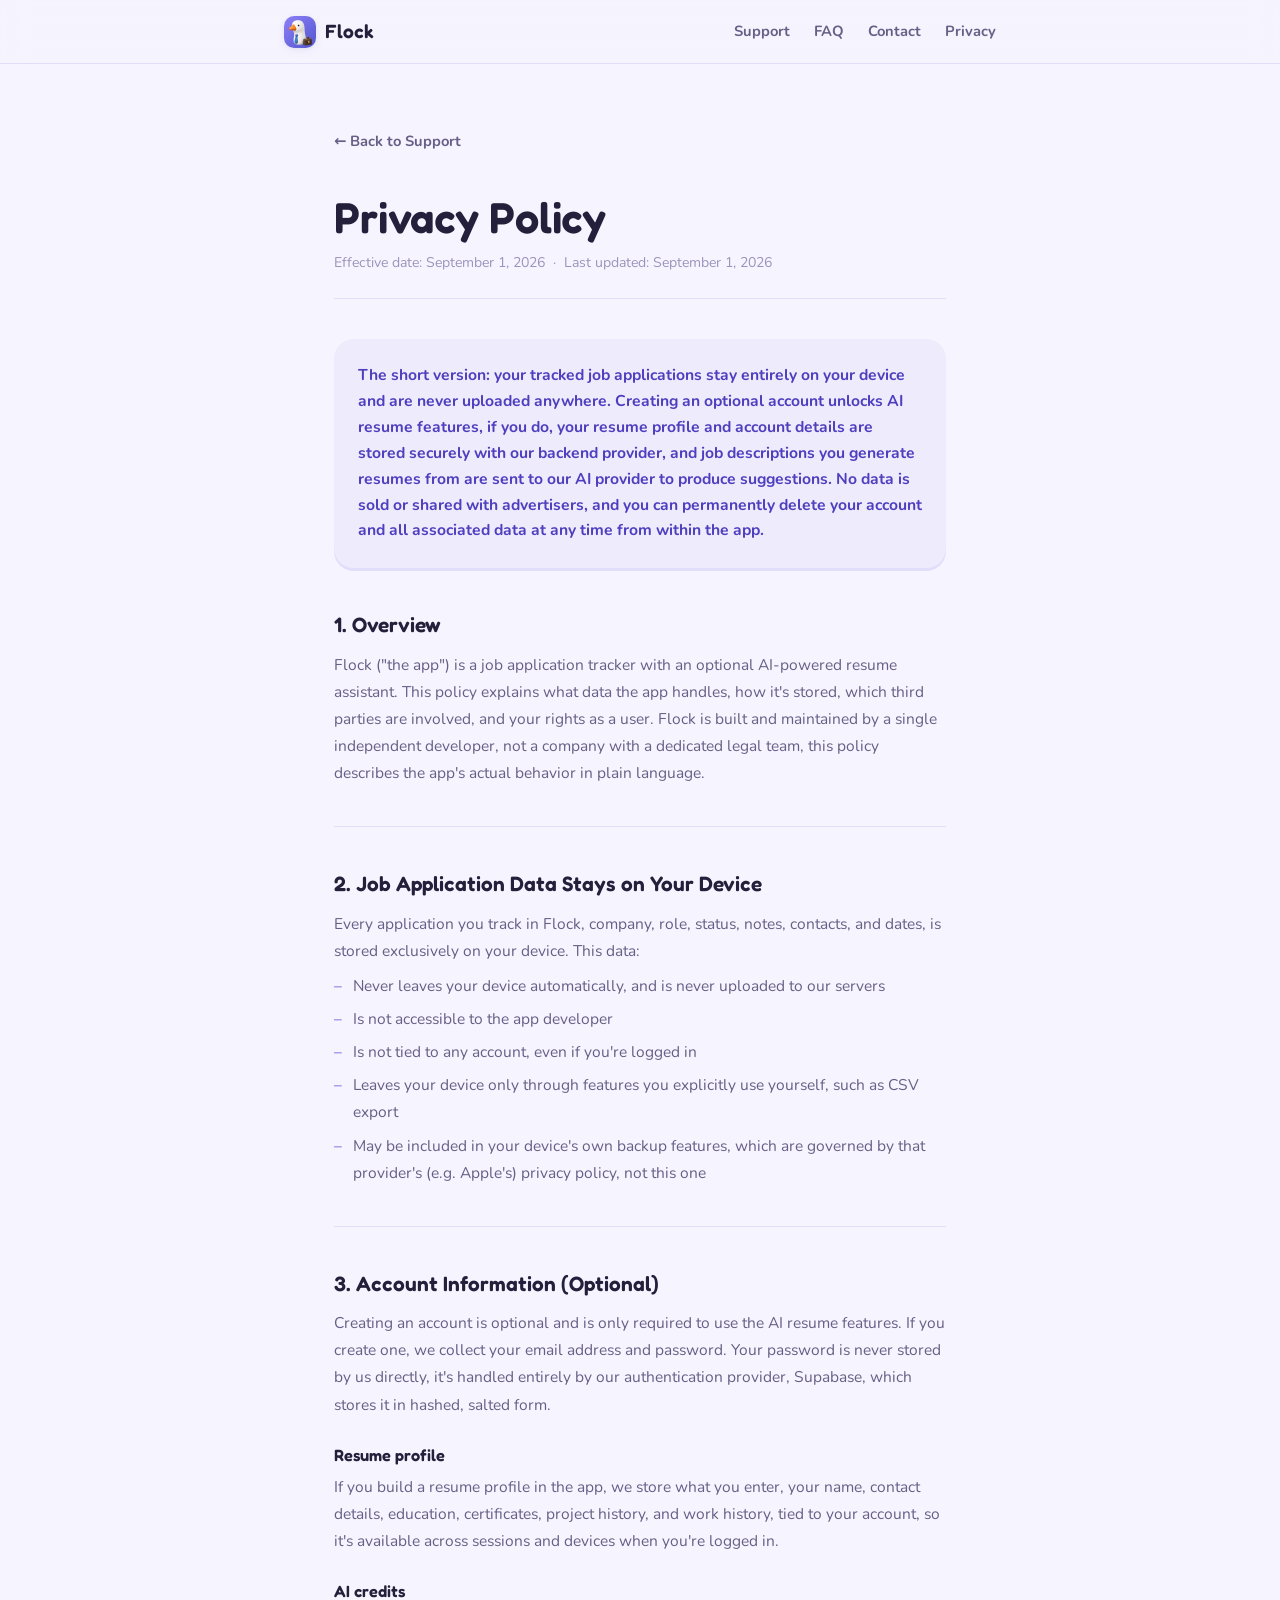
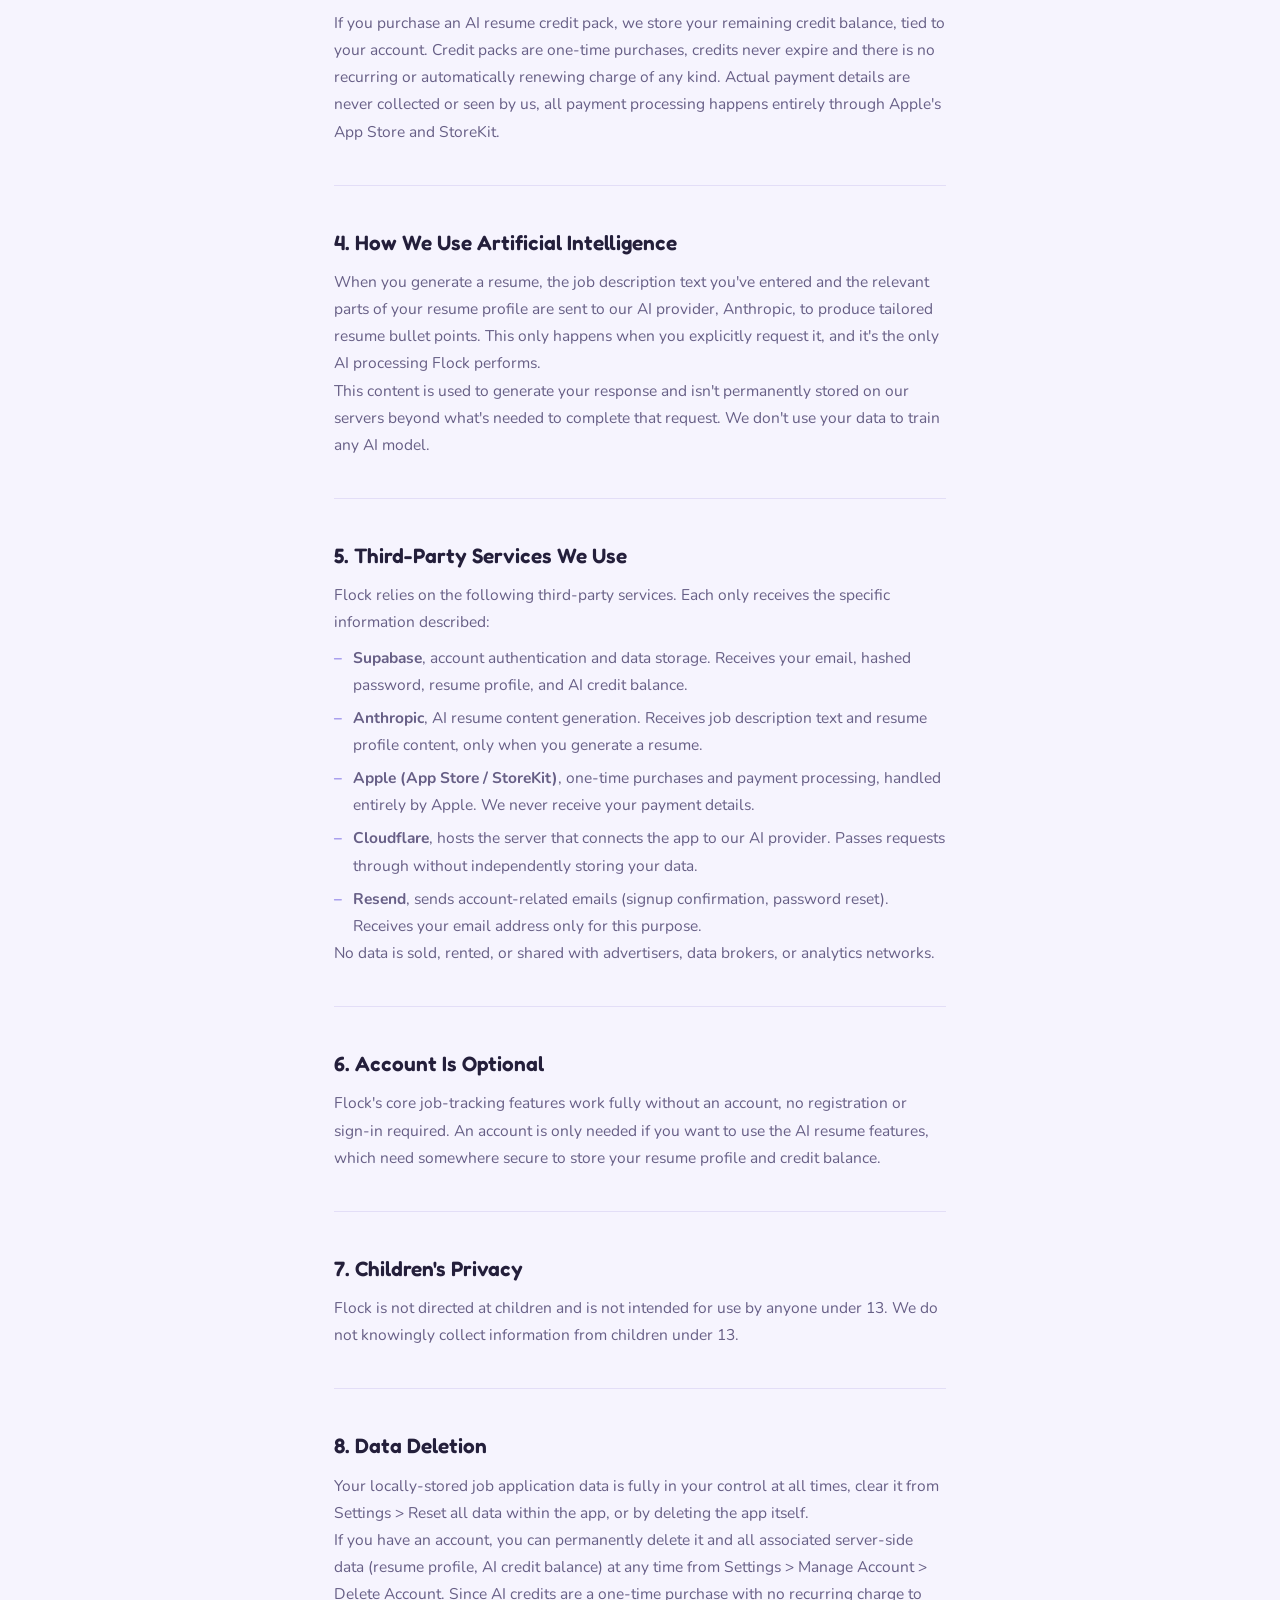
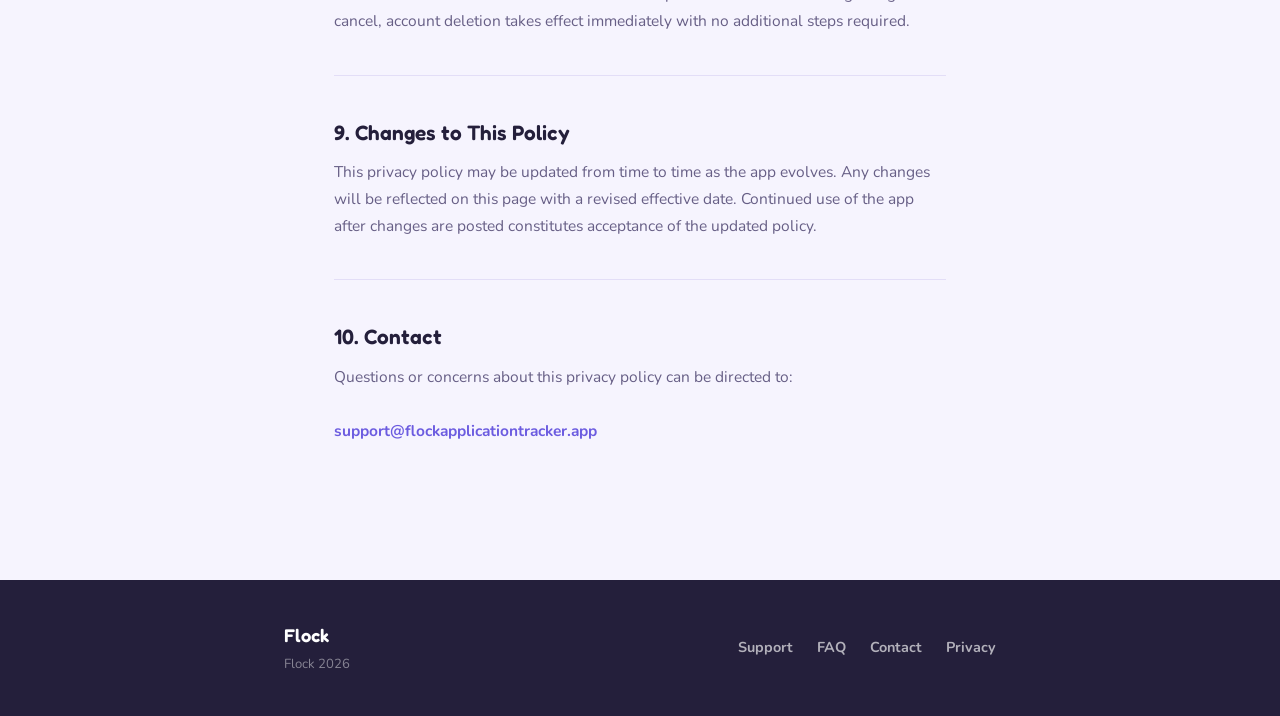
==== commit 56cba78c: "Updated privacy policy" ====
--- a/privacy.html
+++ b/privacy.html
@@ -168,7 +168,7 @@
         <div class="privacy-header">
           <h1>Privacy Policy</h1>
           <!-- Update this date whenever you revise the policy -->
-          <p class="privacy-meta">Effective date: August 17, 2026 &nbsp;·&nbsp; Last updated: August 17, 2026</p>
+          <p class="privacy-meta">Effective date: September 1, 2026 &nbsp;·&nbsp; Last updated: September 1, 2026</p>
         </div>
 
         <!-- Plain-language summary at the top -->
@@ -217,8 +217,8 @@
             <p>If you build a resume profile in the app, we store what you enter, your name, contact details, education, certificates, project history, and work history, tied to your account, so it's available across sessions and devices when you're logged in.</p>
           </div>
           <div class="policy-subsection">
-            <h3>Subscription and usage</h3>
-            <p>If you subscribe to Flock Pro or Max, we store your subscription tier, status, and remaining AI credits, tied to your account. Actual payment details are never collected or seen by us, all payment processing happens entirely through Apple's App Store and StoreKit.</p>
+            <h3>AI credits</h3>
+            <p>If you purchase an AI resume credit pack, we store your remaining credit balance, tied to your account. Credit packs are one-time purchases, credits never expire and there is no recurring or automatically renewing charge of any kind. Actual payment details are never collected or seen by us, all payment processing happens entirely through Apple's App Store and StoreKit.</p>
           </div>
         </div>
 
@@ -242,9 +242,9 @@
           <h2>5. Third-Party Services We Use</h2>
           <p>Flock relies on the following third-party services. Each only receives the specific information described:</p>
           <ul>
-            <li><strong>Supabase</strong>, account authentication and data storage. Receives your email, hashed password, resume profile, and subscription status.</li>
+            <li><strong>Supabase</strong>, account authentication and data storage. Receives your email, hashed password, resume profile, and AI credit balance.</li>
             <li><strong>Anthropic</strong>, AI resume content generation. Receives job description text and resume profile content, only when you generate a resume.</li>
-            <li><strong>Apple (App Store / StoreKit)</strong>, subscription purchases and payment processing, handled entirely by Apple. We never receive your payment details.</li>
+            <li><strong>Apple (App Store / StoreKit)</strong>, one-time purchases and payment processing, handled entirely by Apple. We never receive your payment details.</li>
             <li><strong>Cloudflare</strong>, hosts the server that connects the app to our AI provider. Passes requests through without independently storing your data.</li>
             <li><strong>Resend</strong>, sends account-related emails (signup confirmation, password reset). Receives your email address only for this purpose.</li>
           </ul>
@@ -257,7 +257,7 @@
         <div class="policy-section">
           <h2>6. Account Is Optional</h2>
           <p>
-            Flock's core job-tracking features work fully without an account, no registration or sign-in required. An account is only needed if you want to use the AI resume features, which need somewhere secure to store your resume profile and manage your subscription.
+            Flock's core job-tracking features work fully without an account, no registration or sign-in required. An account is only needed if you want to use the AI resume features, which need somewhere secure to store your resume profile and credit balance.
           </p>
         </div>
 
@@ -280,7 +280,7 @@
             Your locally-stored job application data is fully in your control at all times, clear it from Settings &gt; Reset all data within the app, or by deleting the app itself.
           </p>
           <p>
-            If you have an account, you can permanently delete it and all associated server-side data (resume profile, subscription record) at any time from Settings &gt; Manage Account &gt; Delete Account. If you have an active subscription, you'll need to cancel it first through iOS Settings, since deleting your account doesn't automatically cancel billing with Apple.
+            If you have an account, you can permanently delete it and all associated server-side data (resume profile, AI credit balance) at any time from Settings &gt; Manage Account &gt; Delete Account. Since AI credits are a one-time purchase with no recurring charge to cancel, account deletion takes effect immediately with no additional steps required.
           </p>
         </div>
 
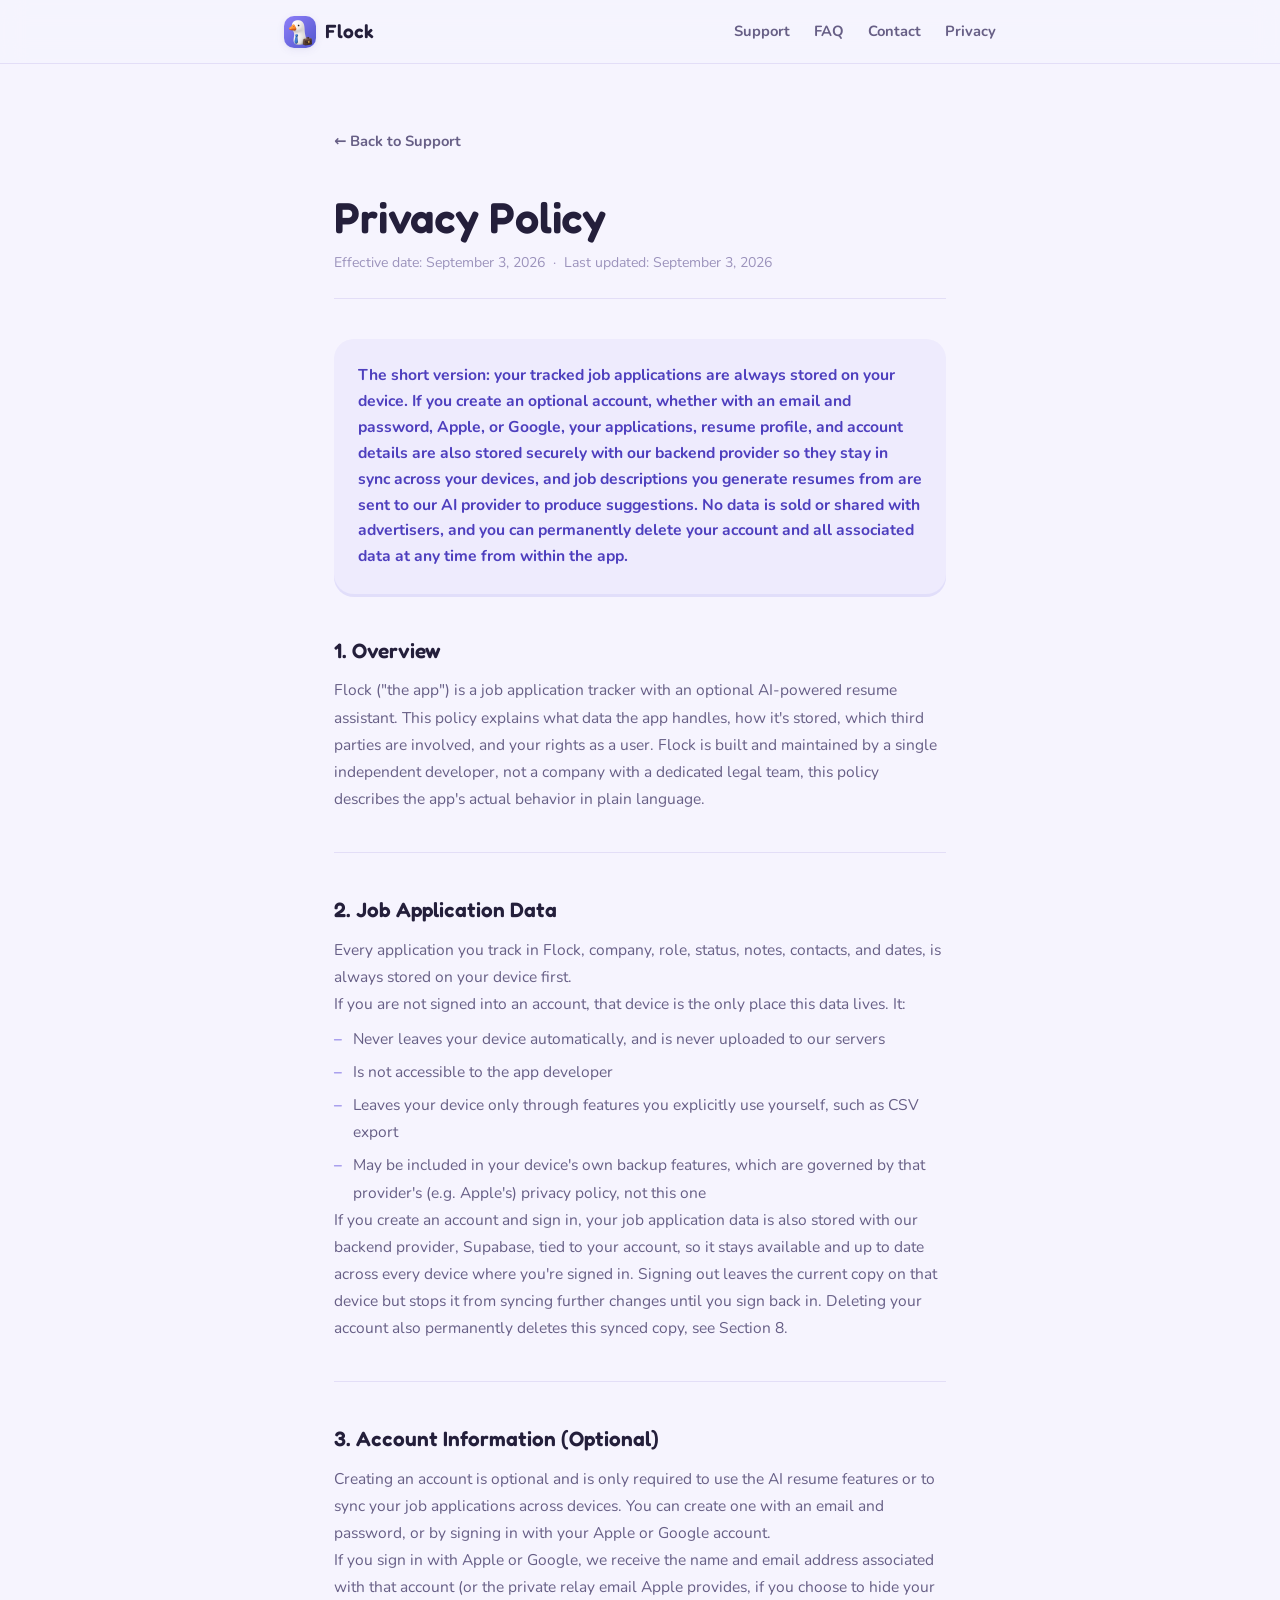
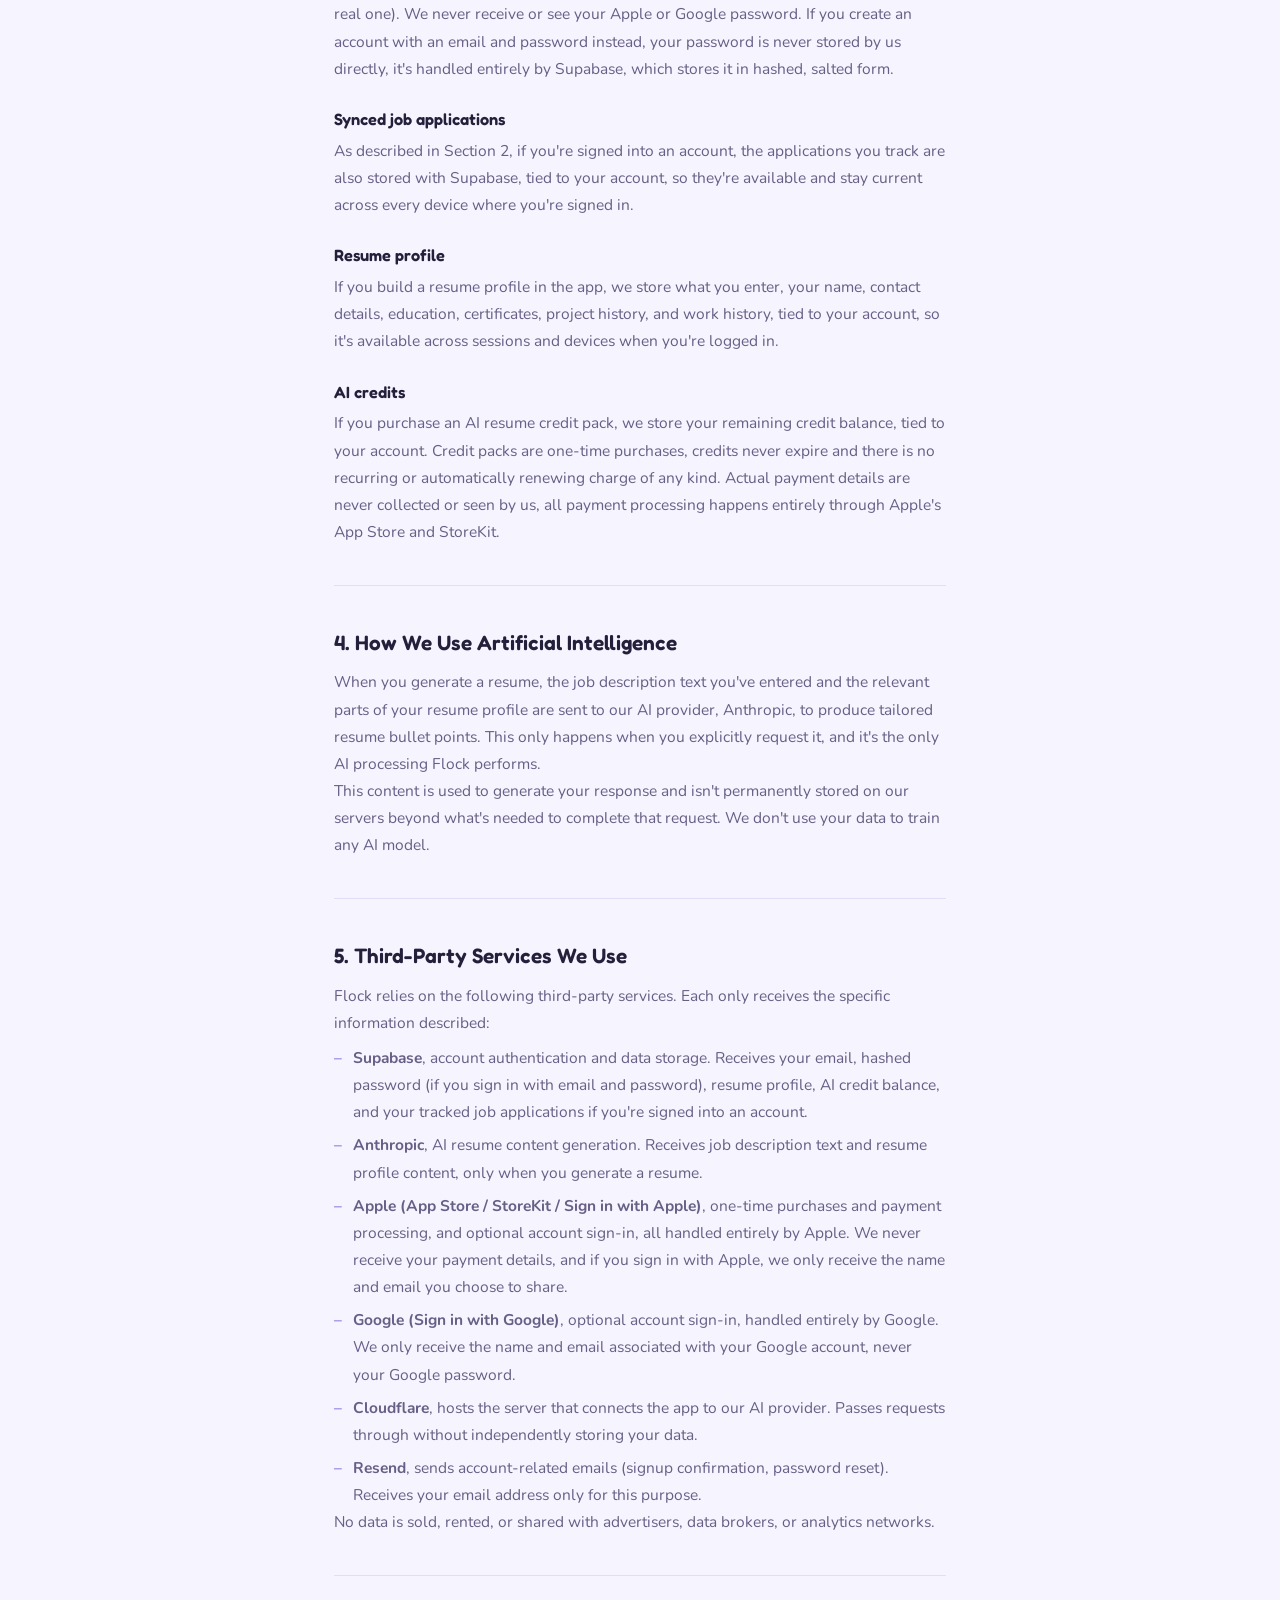
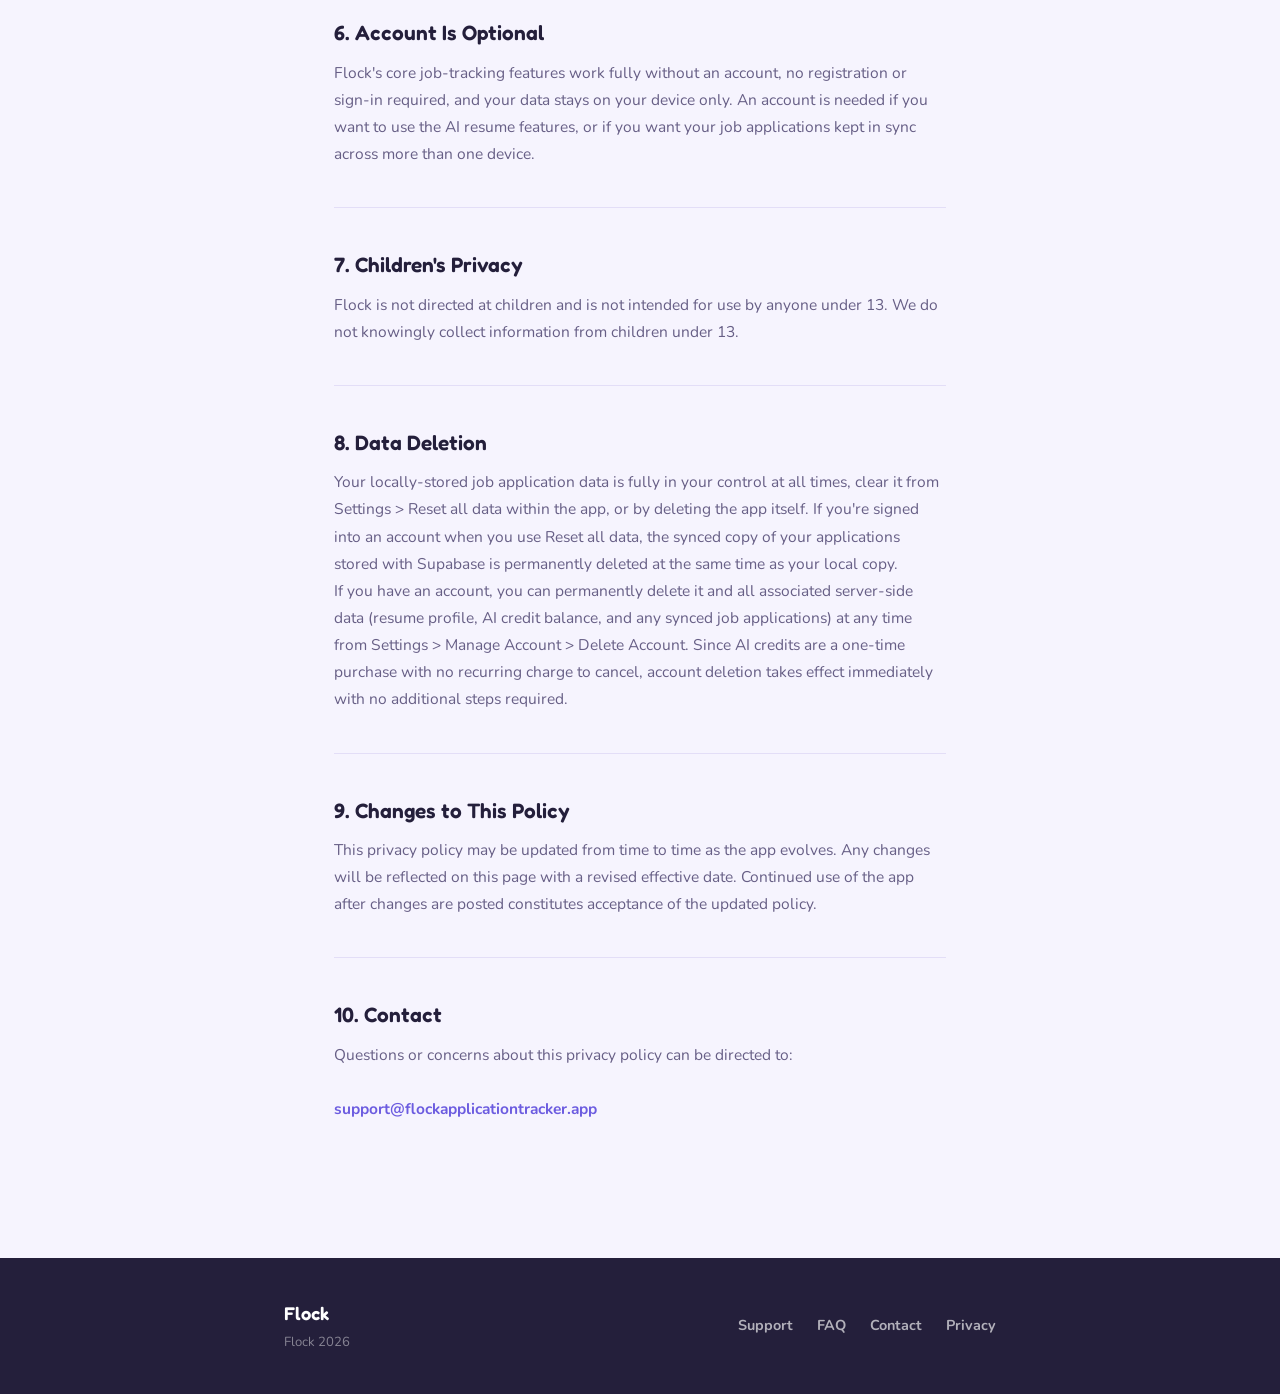
==== commit ac50b38c: "Update privacy policy effective date and details" ====
--- a/privacy.html
+++ b/privacy.html
@@ -168,14 +168,13 @@
         <div class="privacy-header">
           <h1>Privacy Policy</h1>
           <!-- Update this date whenever you revise the policy -->
-          <p class="privacy-meta">Effective date: September 1, 2026 &nbsp;·&nbsp; Last updated: September 1, 2026</p>
+          <p class="privacy-meta">Effective date: September 3, 2026 &nbsp;·&nbsp; Last updated: September 3, 2026</p>
         </div>
 
         <!-- Plain-language summary at the top -->
         <div class="privacy-summary" role="note" aria-label="Privacy summary">
           <p>
-            The short version: your tracked job applications stay entirely on your device and are never uploaded anywhere.
-            Creating an optional account unlocks AI resume features, if you do, your resume profile and account details are stored securely with our backend provider, and job descriptions you generate resumes from are sent to our AI provider to produce suggestions. No data is sold or shared with advertisers, and you can permanently delete your account and all associated data at any time from within the app.
+            The short version: your tracked job applications are always stored on your device. If you create an optional account, whether with an email and password, Apple, or Google, your applications, resume profile, and account details are also stored securely with our backend provider so they stay in sync across your devices, and job descriptions you generate resumes from are sent to our AI provider to produce suggestions. No data is sold or shared with advertisers, and you can permanently delete your account and all associated data at any time from within the app.
           </p>
         </div>
 
@@ -191,17 +190,22 @@
 
         <!-- 2 -->
         <div class="policy-section">
-          <h2>2. Job Application Data Stays on Your Device</h2>
-          <p>
-            Every application you track in Flock, company, role, status, notes, contacts, and dates, is stored exclusively on your device. This data:
+          <h2>2. Job Application Data</h2>
+          <p>
+            Every application you track in Flock, company, role, status, notes, contacts, and dates, is always stored on your device first.
+          </p>
+          <p>
+            If you are not signed into an account, that device is the only place this data lives. It:
           </p>
           <ul>
             <li>Never leaves your device automatically, and is never uploaded to our servers</li>
             <li>Is not accessible to the app developer</li>
-            <li>Is not tied to any account, even if you're logged in</li>
             <li>Leaves your device only through features you explicitly use yourself, such as CSV export</li>
             <li>May be included in your device's own backup features, which are governed by that provider's (e.g. Apple's) privacy policy, not this one</li>
           </ul>
+          <p>
+            If you create an account and sign in, your job application data is also stored with our backend provider, Supabase, tied to your account, so it stays available and up to date across every device where you're signed in. Signing out leaves the current copy on that device but stops it from syncing further changes until you sign back in. Deleting your account also permanently deletes this synced copy, see Section 8.
+          </p>
         </div>
 
         <hr class="policy-divider" />
@@ -210,8 +214,15 @@
         <div class="policy-section">
           <h2>3. Account Information (Optional)</h2>
           <p>
-            Creating an account is optional and is only required to use the AI resume features. If you create one, we collect your email address and password. Your password is never stored by us directly, it's handled entirely by our authentication provider, Supabase, which stores it in hashed, salted form.
-          </p>
+            Creating an account is optional and is only required to use the AI resume features or to sync your job applications across devices. You can create one with an email and password, or by signing in with your Apple or Google account.
+          </p>
+          <p>
+            If you sign in with Apple or Google, we receive the name and email address associated with that account (or the private relay email Apple provides, if you choose to hide your real one). We never receive or see your Apple or Google password. If you create an account with an email and password instead, your password is never stored by us directly, it's handled entirely by Supabase, which stores it in hashed, salted form.
+          </p>
+          <div class="policy-subsection">
+            <h3>Synced job applications</h3>
+            <p>As described in Section 2, if you're signed into an account, the applications you track are also stored with Supabase, tied to your account, so they're available and stay current across every device where you're signed in.</p>
+          </div>
           <div class="policy-subsection">
             <h3>Resume profile</h3>
             <p>If you build a resume profile in the app, we store what you enter, your name, contact details, education, certificates, project history, and work history, tied to your account, so it's available across sessions and devices when you're logged in.</p>
@@ -242,9 +253,10 @@
           <h2>5. Third-Party Services We Use</h2>
           <p>Flock relies on the following third-party services. Each only receives the specific information described:</p>
           <ul>
-            <li><strong>Supabase</strong>, account authentication and data storage. Receives your email, hashed password, resume profile, and AI credit balance.</li>
+            <li><strong>Supabase</strong>, account authentication and data storage. Receives your email, hashed password (if you sign in with email and password), resume profile, AI credit balance, and your tracked job applications if you're signed into an account.</li>
             <li><strong>Anthropic</strong>, AI resume content generation. Receives job description text and resume profile content, only when you generate a resume.</li>
-            <li><strong>Apple (App Store / StoreKit)</strong>, one-time purchases and payment processing, handled entirely by Apple. We never receive your payment details.</li>
+            <li><strong>Apple (App Store / StoreKit / Sign in with Apple)</strong>, one-time purchases and payment processing, and optional account sign-in, all handled entirely by Apple. We never receive your payment details, and if you sign in with Apple, we only receive the name and email you choose to share.</li>
+            <li><strong>Google (Sign in with Google)</strong>, optional account sign-in, handled entirely by Google. We only receive the name and email associated with your Google account, never your Google password.</li>
             <li><strong>Cloudflare</strong>, hosts the server that connects the app to our AI provider. Passes requests through without independently storing your data.</li>
             <li><strong>Resend</strong>, sends account-related emails (signup confirmation, password reset). Receives your email address only for this purpose.</li>
           </ul>
@@ -257,7 +269,7 @@
         <div class="policy-section">
           <h2>6. Account Is Optional</h2>
           <p>
-            Flock's core job-tracking features work fully without an account, no registration or sign-in required. An account is only needed if you want to use the AI resume features, which need somewhere secure to store your resume profile and credit balance.
+            Flock's core job-tracking features work fully without an account, no registration or sign-in required, and your data stays on your device only. An account is needed if you want to use the AI resume features, or if you want your job applications kept in sync across more than one device.
           </p>
         </div>
 
@@ -277,10 +289,10 @@
         <div class="policy-section">
           <h2>8. Data Deletion</h2>
           <p>
-            Your locally-stored job application data is fully in your control at all times, clear it from Settings &gt; Reset all data within the app, or by deleting the app itself.
-          </p>
-          <p>
-            If you have an account, you can permanently delete it and all associated server-side data (resume profile, AI credit balance) at any time from Settings &gt; Manage Account &gt; Delete Account. Since AI credits are a one-time purchase with no recurring charge to cancel, account deletion takes effect immediately with no additional steps required.
+            Your locally-stored job application data is fully in your control at all times, clear it from Settings &gt; Reset all data within the app, or by deleting the app itself. If you're signed into an account when you use Reset all data, the synced copy of your applications stored with Supabase is permanently deleted at the same time as your local copy.
+          </p>
+          <p>
+            If you have an account, you can permanently delete it and all associated server-side data (resume profile, AI credit balance, and any synced job applications) at any time from Settings &gt; Manage Account &gt; Delete Account. Since AI credits are a one-time purchase with no recurring charge to cancel, account deletion takes effect immediately with no additional steps required.
           </p>
         </div>
 
